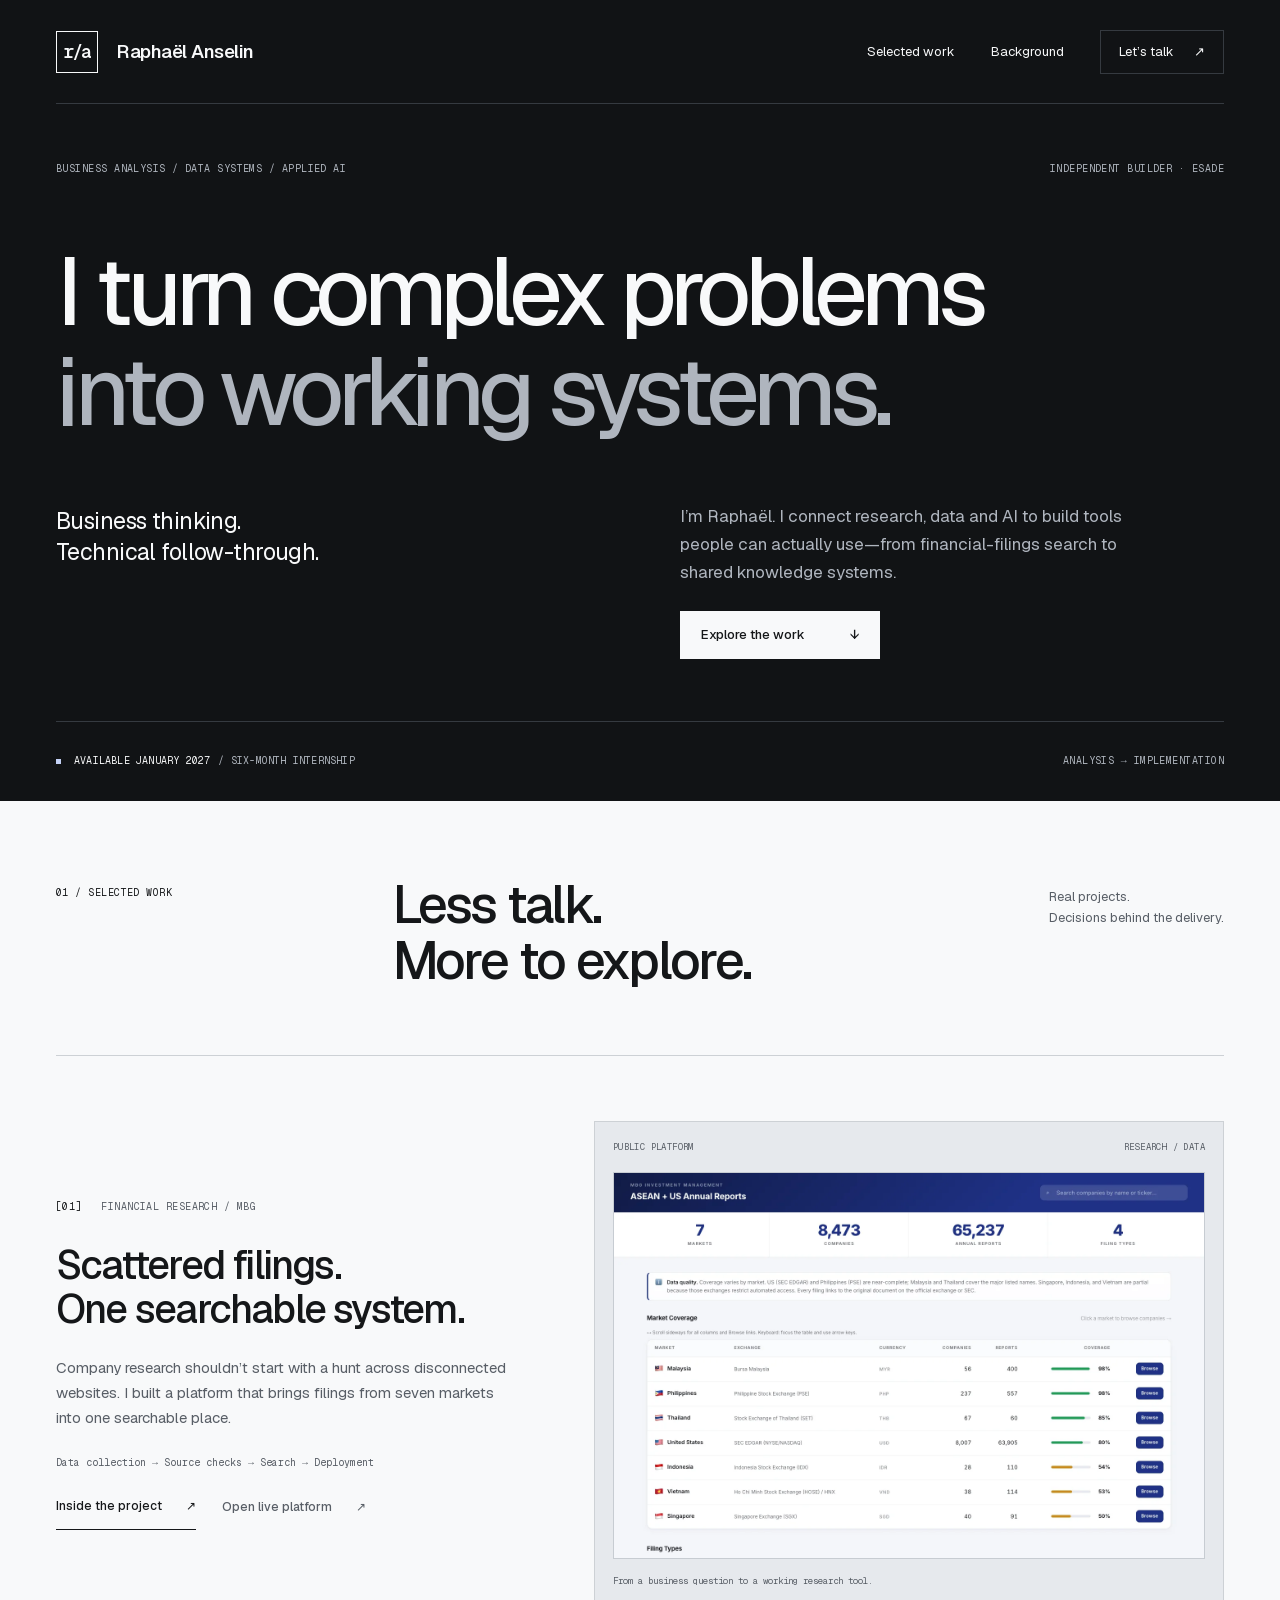
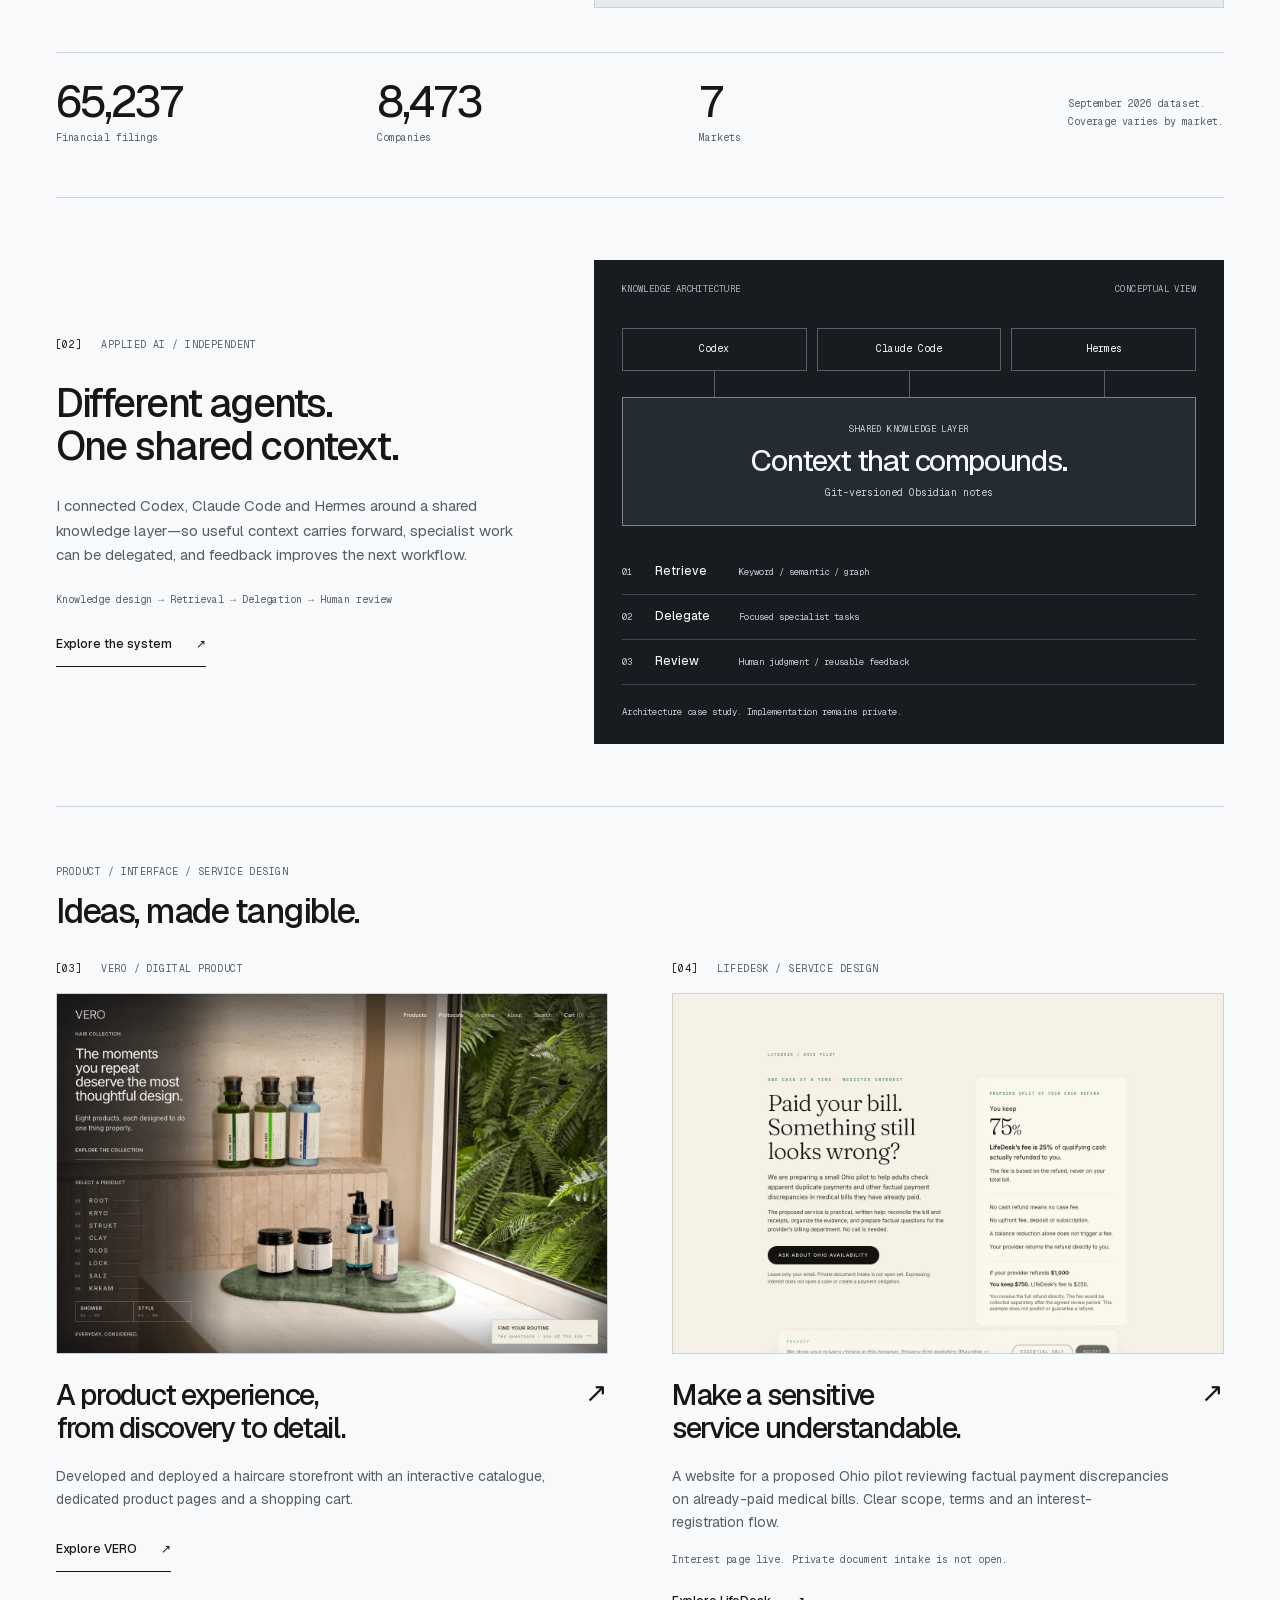
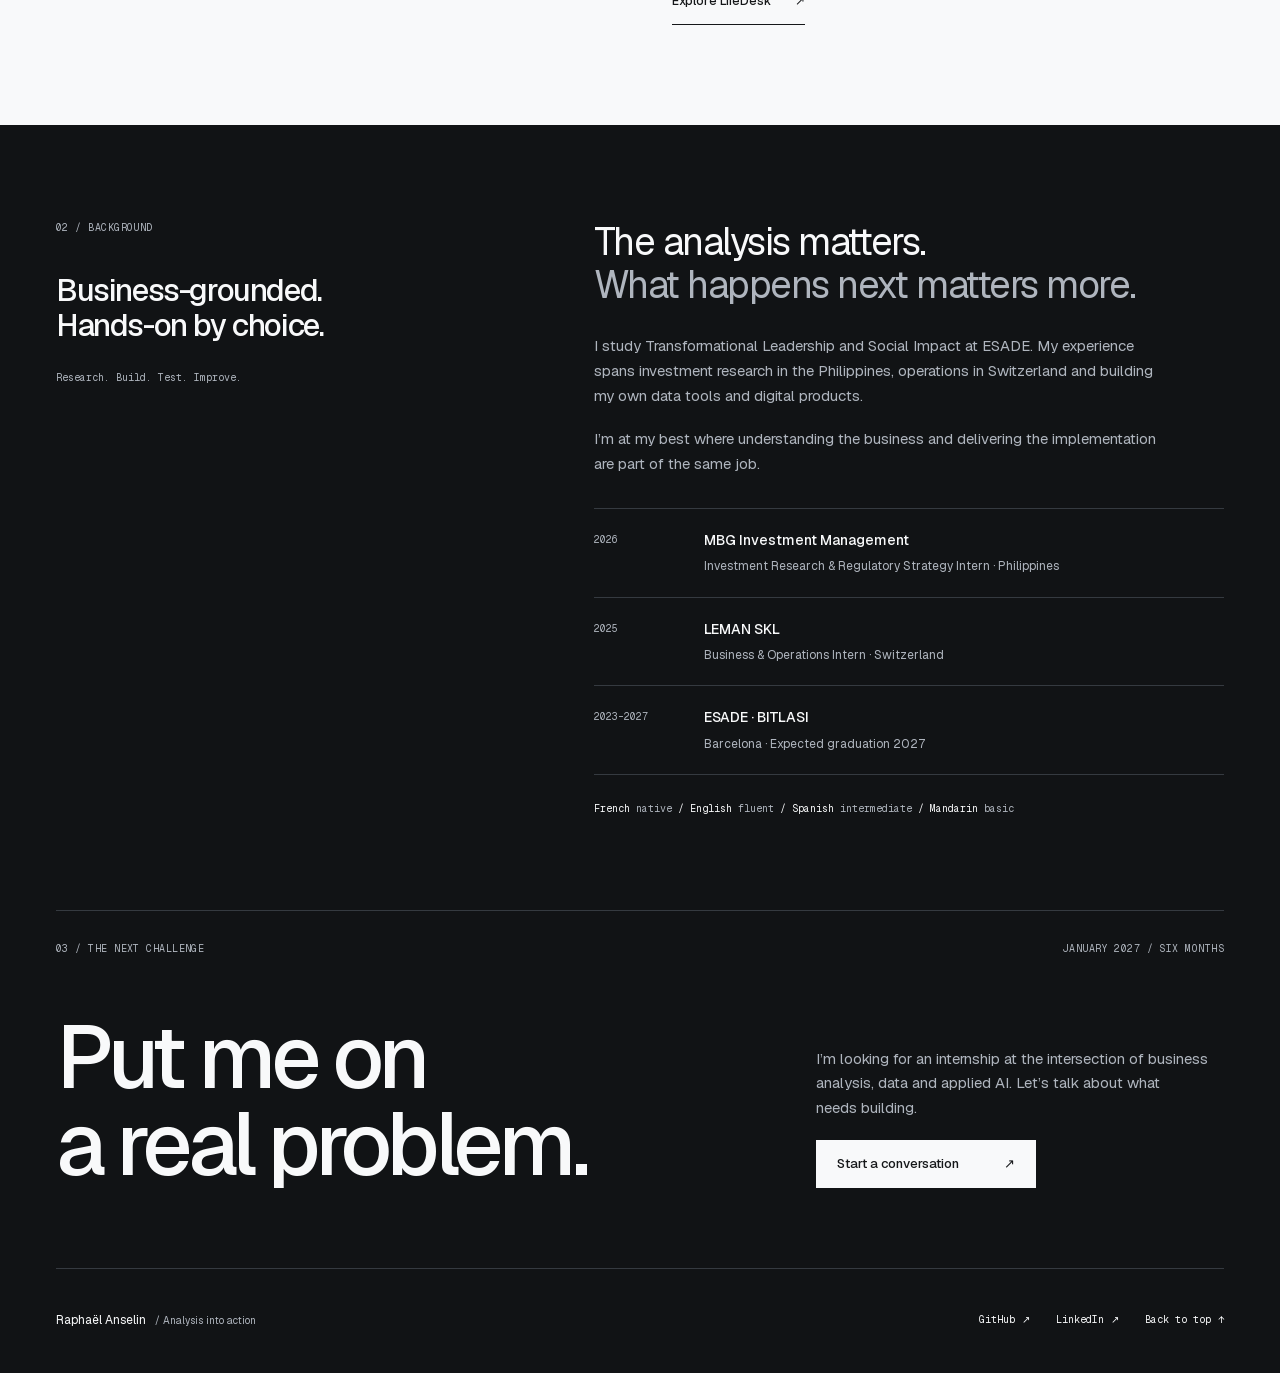
==== index.html @ 10eb6f0c "Launch privacy-safe portfolio: analysis into action" ====
<!doctype html>
<html lang="en">
<head>
  <meta charset="utf-8">
  <meta name="viewport" content="width=device-width, initial-scale=1">
  <meta name="theme-color" content="#111315">
  <title>Raphaël Anselin — Analysis into action</title>
  <meta name="description" content="Business analysis. Data systems. Applied AI. Raphaël Anselin’s selected work, from financial research platforms to multi-agent knowledge systems. ESADE. January 2027.">
  <link rel="canonical" href="https://raphoc-hub.github.io/">
  <meta property="og:type" content="website">
  <meta property="og:title" content="Raphaël Anselin — Analysis into action">
  <meta property="og:description" content="I turn complex problems into working systems. Selected work in financial data, applied AI and digital products.">
  <meta property="og:url" content="https://raphoc-hub.github.io/">
  <meta property="og:image" content="https://raphoc-hub.github.io/assets/og.png">
  <meta property="og:image:width" content="1200"><meta property="og:image:height" content="630">
  <meta property="og:image:alt" content="Raphaël Anselin. Analysis into action. Business, data and applied AI.">
  <meta name="twitter:card" content="summary_large_image">
  <link rel="icon" href="/assets/favicon.svg" type="image/svg+xml">
  <link rel="preload" href="/assets/fonts/geist-latin.woff2" as="font" type="font/woff2" crossorigin>
  <link rel="stylesheet" href="/assets/styles.css">
</head>
<body class="home">
  <a class="skip-link" href="#main">Skip to content</a>
  <header class="site-header page-shell">
    <a class="wordmark" href="/" aria-label="Raphaël Anselin, home"><span class="brand-mark" aria-hidden="true">r/a</span>Raphaël Anselin</a>
    <nav aria-label="Main navigation"><a href="#work">Selected work</a><a href="#about">Background</a><a class="nav-contact" href="#contact">Let’s talk <span aria-hidden="true">↗</span></a></nav>
  </header>
  <main id="main">
    <section class="hero page-shell" aria-labelledby="hero-title">
      <div class="hero-identity"><p class="eyebrow">Business analysis / Data systems / Applied AI</p><p class="eyebrow hero-edition">Independent builder · ESADE</p></div>
      <h1 id="hero-title">I turn complex problems<br><span>into working systems.</span></h1>
      <div class="hero-bottom">
        <p class="hero-statement">Business thinking.<br>Technical follow-through.</p>
        <div class="hero-intro"><p>I’m Raphaël. I connect research, data and AI to build tools people can actually use—from financial-filings search to shared knowledge systems.</p><a class="button-link" href="#work">Explore the work <span aria-hidden="true">↓</span></a></div>
      </div>
      <div class="hero-footer"><p class="availability"><span class="availability-dot" aria-hidden="true"></span>Available January 2027 <span class="availability-date">/ Six-month internship</span></p><span class="eyebrow">Analysis → Implementation</span></div>
    </section>
    <div class="work-surface">
      <section class="work-section page-shell" id="work" aria-labelledby="work-title">
        <div class="section-heading"><p class="eyebrow">01 / Selected work</p><h2 id="work-title">Less talk.<br>More to explore.</h2><p class="section-note">Real projects. <br>Decisions behind the delivery.</p></div>
        <article class="project project-featured" aria-labelledby="filings-title">
          <div class="project-copy">
            <p class="project-meta"><span class="project-number">[01]</span> Financial research / MBG</p>
            <h3 id="filings-title"><a href="/work/financial-filings/">Scattered filings.<br>One searchable system.</a></h3>
            <p>Company research shouldn’t start with a hunt across disconnected websites. I built a platform that brings filings from seven markets into one searchable place.</p>
            <p class="role-line">Data collection → Source checks → Search → Deployment</p>
            <div class="project-links"><a class="text-link" href="/work/financial-filings/">Inside the project <span aria-hidden="true">↗</span></a><a class="quiet-link" href="https://asean-filings.surge.sh">Open live platform <span aria-hidden="true">↗</span></a></div>
          </div>
          <figure class="project-visual">
            <div class="visual-header"><span class="eyebrow">Public platform</span><span class="eyebrow">Research / Data</span></div>
            <a href="https://asean-filings.surge.sh" aria-label="Explore the live financial-filings platform"><img src="/assets/mbg.webp" alt="Actual public financial-filings platform, with company search and market-level coverage." width="1440" height="940" loading="lazy" decoding="async"></a>
            <figcaption>From a business question to a working research tool.</figcaption>
          </figure>
          <div class="delivery-strip" aria-label="Public dataset coverage"><div><strong>65,237</strong><span>Financial filings</span></div><div><strong>8,473</strong><span>Companies</span></div><div><strong>7</strong><span>Markets</span></div><p>September 2026 dataset. <br>Coverage varies by market.</p></div>
        </article>
        <article class="project project-featured project-ai" aria-labelledby="knowledge-title">
          <div class="project-copy"><p class="project-meta"><span class="project-number">[02]</span> Applied AI / Independent</p><h3 id="knowledge-title"><a href="/work/shared-ai-knowledge/">Different agents.<br>One shared context.</a></h3><p>I connected Codex, Claude Code and Hermes around a shared knowledge layer—so useful context carries forward, specialist work can be delegated, and feedback improves the next workflow.</p><p class="role-line">Knowledge design → Retrieval → Delegation → Human review</p><a class="text-link" href="/work/shared-ai-knowledge/">Explore the system <span aria-hidden="true">↗</span></a></div>
          <div class="knowledge-specimen"><div class="visual-header"><span class="eyebrow">Knowledge architecture</span><span class="eyebrow">Conceptual view</span></div><div class="agent-row"><span>Codex</span><span>Claude Code</span><span>Hermes</span></div><div class="system-core"><span class="eyebrow">Shared knowledge layer</span><strong>Context that compounds.</strong><span>Git-versioned Obsidian notes</span></div><ol class="system-steps"><li><span class="step-number">01</span><strong>Retrieve</strong><span>Keyword / semantic / graph</span></li><li><span class="step-number">02</span><strong>Delegate</strong><span>Focused specialist tasks</span></li><li><span class="step-number">03</span><strong>Review</strong><span>Human judgment / reusable feedback</span></li></ol><p class="specimen-note">Architecture case study. Implementation remains private.</p></div>
        </article>
        <div class="section-subheading"><p class="eyebrow">Product / Interface / Service design</p><h3>Ideas, made tangible.</h3></div>
        <div class="secondary-projects">
          <article class="project-small" aria-labelledby="vero-title"><p class="project-meta"><span class="project-number">[03]</span> VERO / Digital product</p><a class="preview-link" href="https://vero-teal.vercel.app" aria-label="Explore VERO’s live storefront"><img src="/assets/vero.webp" alt="VERO’s live haircare storefront with product catalogue, product pages and cart." width="1440" height="940" loading="lazy" decoding="async"></a><div class="project-small-heading"><h3 id="vero-title">A product experience,<br>from discovery to detail.</h3><span aria-hidden="true">↗</span></div><p>Developed and deployed a haircare storefront with an interactive catalogue, dedicated product pages and a shopping cart.</p><a class="text-link" href="https://vero-teal.vercel.app">Explore VERO <span aria-hidden="true">↗</span></a></article>
          <article class="project-small" aria-labelledby="lifedesk-title"><p class="project-meta"><span class="project-number">[04]</span> LifeDesk / Service design</p><a class="preview-link" href="https://getlifedesk.com" aria-label="Visit LifeDesk’s public pilot interest page"><img src="/assets/lifedesk.webp" alt="LifeDesk’s public Ohio pilot interest page, explaining payment-discrepancy reviews and proposed service terms." width="1440" height="940" loading="lazy" decoding="async"></a><div class="project-small-heading"><h3 id="lifedesk-title">Make a sensitive<br>service understandable.</h3><span aria-hidden="true">↗</span></div><p>A website for a proposed Ohio pilot reviewing factual payment discrepancies on already-paid medical bills. Clear scope, terms and an interest-registration flow.</p><p class="project-status">Interest page live. Private document intake is not open.</p><a class="text-link" href="https://getlifedesk.com">Explore LifeDesk <span aria-hidden="true">↗</span></a></article>
        </div>
      </section>
    </div>
    <section class="about-section page-shell" id="about" aria-labelledby="about-title">
      <div class="section-side"><p class="eyebrow">02 / Background</p><h2 id="about-title">Business-grounded.<br>Hands-on by choice.</h2><p class="side-note">Research. Build. Test. Improve.</p></div>
      <div class="about-content"><p class="about-lead">The analysis matters.<br><span>What happens next matters more.</span></p><p>I study Transformational Leadership and Social Impact at ESADE. My experience spans investment research in the Philippines, operations in Switzerland and building my own data tools and digital products.</p><p>I’m at my best where understanding the business and delivering the implementation are part of the same job.</p><dl class="experience-list"><div><dt>2026</dt><dd><strong>MBG Investment Management</strong><span>Investment Research &amp; Regulatory Strategy Intern · Philippines</span></dd></div><div><dt>2025</dt><dd><strong>LEMAN SKL</strong><span>Business &amp; Operations Intern · Switzerland</span></dd></div><div><dt>2023–2027</dt><dd><strong>ESADE · BITLASI</strong><span>Barcelona · Expected graduation 2027</span></dd></div></dl><p class="language-note">French <span>native</span> / English <span>fluent</span> / Spanish <span>intermediate</span> / Mandarin <span>basic</span></p></div>
    </section>
    <section class="contact-section page-shell" id="contact" aria-labelledby="contact-title"><div class="contact-top"><p class="eyebrow">03 / The next challenge</p><p class="eyebrow">January 2027 / Six months</p></div><div class="contact-grid"><h2 id="contact-title">Put me on<br>a real problem.</h2><div><p>I’m looking for an internship at the intersection of business analysis, data and applied AI. Let’s talk about what needs building.</p><a class="button-link" href="https://www.linkedin.com/in/raphaëlanselin">Start a conversation <span aria-hidden="true">↗</span></a></div></div></section>
  </main>
  <footer class="site-footer page-shell"><p>Raphaël Anselin <span>/ Analysis into action</span></p><div><a href="https://github.com/raphoc-hub">GitHub <span aria-hidden="true">↗</span></a><a href="https://www.linkedin.com/in/raphaëlanselin">LinkedIn <span aria-hidden="true">↗</span></a><a href="#main">Back to top <span aria-hidden="true">↑</span></a></div></footer>
</body>
</html>
---- assets/styles.css ----
@font-face{font-family:Geist;src:url('fonts/geist-latin.woff2') format('woff2');font-weight:100 900;font-style:normal;font-display:swap}
@font-face{font-family:'Geist Mono';src:url('fonts/geist-mono-latin.woff2') format('woff2');font-weight:100 900;font-style:normal;font-display:swap}
:root{color-scheme:light;--paper:#f8f9fa;--ink:#151719;--muted:#585e66;--line:#cdd1d5;--surface:#eef0f2;--dark:#111315;--dark-muted:#afb5be;--dark-line:#353a40;--accent:#c4d1f5;--sans:Geist,Arial,sans-serif;--mono:'Geist Mono',ui-monospace,monospace}
*,*::before,*::after{box-sizing:border-box}
html{scroll-behavior:smooth;scroll-padding-top:28px}
body{margin:0;background:var(--paper);color:var(--ink);font-family:var(--sans);font-size:16px;line-height:1.65;-webkit-font-smoothing:antialiased}
::selection{background:#c4d1f5;color:#111315}
a{color:inherit;text-underline-offset:5px;text-decoration-thickness:1px}
a:hover{text-decoration-color:currentColor}
a:focus-visible{outline:2px solid currentColor;outline-offset:5px}
button,input,select,textarea{font:inherit}
h1,h2,h3,p{margin-top:0}
h1,h2,h3{font-weight:500;letter-spacing:-.045em;line-height:1.08}
h1,h2,h3,p{overflow-wrap:break-word}
p{margin-bottom:1.25em;text-wrap:pretty}
em{font-style:normal;font-weight:inherit;color:var(--muted)}
img,svg{max-width:100%;height:auto}
img{display:block}
.page-shell{width:min(1312px,calc(100% - 112px));margin-inline:auto}
.skip-link{position:absolute;top:12px;left:20px;z-index:10;padding:12px 20px;background:#fff;color:#111315;transform:translateY(-180%)}
.skip-link:focus{transform:translateY(0)}
.site-header{min-height:104px;display:flex;align-items:center;justify-content:space-between;gap:24px;border-bottom:1px solid var(--line)}
.wordmark{display:inline-flex;align-items:center;gap:18px;font-weight:550;font-size:19px;letter-spacing:-.5px;text-decoration:none;min-height:44px}
.brand-mark{display:inline-flex;align-items:center;justify-content:center;border:1px solid currentColor;width:42px;height:42px;font-family:var(--mono);font-size:19px;letter-spacing:-2px;padding-right:2px}
.site-header nav{display:flex;align-items:center;gap:36px}
.site-header nav a{display:inline-flex;align-items:center;gap:20px;min-height:44px;text-decoration:none;font-size:13px}
.site-header nav a:hover{text-decoration:underline}
.nav-contact{border:1px solid var(--dark-line);padding-inline:18px}
.eyebrow,.project-meta{font-family:var(--mono);font-size:10px;font-weight:400;letter-spacing:.045em;text-transform:uppercase;line-height:1.6}
.home{background:var(--dark);color:var(--paper)}
.home>.site-header{border-color:var(--dark-line)}
.home .hero{padding-top:57px}
.hero-identity{display:flex;justify-content:space-between;gap:24px;color:var(--dark-muted)}
.hero-identity p{margin-bottom:0}
.hero h1{font-size:clamp(64px,7.5vw,112px);font-weight:450;letter-spacing:-.066em;line-height:1.04;margin:65px 0 60px;max-width:1240px}
.hero h1 span{color:var(--dark-muted)}
.hero-bottom{display:grid;grid-template-columns:1fr 1fr;gap:80px;align-items:start;padding-bottom:62px}
.hero-statement{font-size:23px;letter-spacing:-.025em;line-height:1.35;padding-top:4px}
.hero-intro{max-width:474px}
.hero-intro>p{font-size:17px;color:var(--dark-muted);line-height:1.65;margin-bottom:25px}
.button-link{display:inline-flex;align-items:center;justify-content:space-between;gap:45px;min-height:48px;padding:11px 20px;border:1px solid currentColor;background:var(--ink);color:var(--paper);font-size:13px;font-weight:500;text-decoration:none;transition:background 180ms,color 180ms}
.button-link:hover{background:transparent;color:var(--ink)}
.home .button-link{background:var(--paper);color:var(--ink);border-color:var(--paper)}
.home .button-link:hover{background:transparent;color:var(--paper)}
.hero-footer{display:flex;justify-content:space-between;gap:20px;align-items:center;min-height:80px;border-top:1px solid var(--dark-line)}
.availability{font-family:var(--mono);font-size:10px;display:flex;align-items:center;flex-wrap:wrap;gap:8px;margin:0;text-transform:uppercase;letter-spacing:.02em}
.availability-dot{width:5px;height:5px;background:var(--accent);display:inline-block;margin-right:5px}
.availability-date,.hero-footer>.eyebrow{color:var(--dark-muted)}
.hero-footer>.eyebrow{margin:0}
.work-surface{background:var(--paper);color:var(--ink)}
.work-section{padding-top:75px;padding-bottom:100px}
.section-heading{display:grid;grid-template-columns:.55fr 1fr .5fr;gap:48px;align-items:start;padding-bottom:66px;border-bottom:1px solid var(--line)}
.section-heading>.eyebrow{padding-top:9px}
.section-heading h2{font-size:clamp(40px,4.1vw,60px);margin:0}
.section-note{font-size:13px;color:var(--muted);justify-self:end;padding-top:10px}
.project-featured{display:grid;grid-template-columns:.85fr 1.15fr;gap:32px 72px;padding:65px 0 50px;border-bottom:1px solid var(--line);align-items:center}
.project-copy{min-width:0}
.project-meta{color:var(--muted);margin-bottom:29px}
.project-number{margin-right:13px;color:var(--ink)}
.project h3{font-size:clamp(33px,3.1vw,46px);line-height:1.1;margin-bottom:25px}
.project h3 a{text-decoration:none}
.project h3 a:hover{text-decoration:underline;text-decoration-thickness:1px}
.project-copy>p:not(.project-meta){max-width:490px;font-size:15px;color:var(--muted)}
.project-copy>.role-line{font-family:var(--mono);font-size:10px!important;line-height:1.9;margin:22px 0 14px}
.project-links{display:flex;align-items:center;flex-wrap:wrap;gap:12px 26px}
.text-link,.quiet-link{display:inline-flex;justify-content:space-between;align-items:center;gap:24px;min-height:44px;font-size:12px;text-decoration:none;font-weight:500}
.text-link{border-bottom:1px solid var(--ink)}
.text-link:hover{border-bottom-color:transparent}
.quiet-link{color:var(--muted)}
.quiet-link:hover{text-decoration:underline}
.text-link>span,.button-link>span{transition:transform 160ms}
.text-link:hover>span,.button-link:hover>span{transform:translate(2px,-2px)}
.project-visual{margin:0;background:#e6e9ed;border:1px solid var(--line);padding:18px}
.visual-header{display:flex;justify-content:space-between;gap:20px;margin-bottom:17px;color:var(--muted)}
.visual-header .eyebrow{font-size:9px;margin:0}
.project-visual>a{display:block;border:1px solid #c7ccd2;background:#fff}
.project-visual img{width:100%}
.project-visual figcaption{font-family:var(--mono);font-size:9px;color:var(--muted);margin-top:15px}
.delivery-strip{grid-column:1/-1;display:grid;grid-template-columns:1fr 1fr .7fr 1fr;border-top:1px solid var(--line);margin-top:12px;padding-top:27px;gap:30px;align-items:center}
.delivery-strip>div{display:flex;flex-direction:column;gap:5px}
.delivery-strip strong{font-size:44px;line-height:1;letter-spacing:-.045em;font-weight:450;font-variant-numeric:tabular-nums}
.delivery-strip span,.delivery-strip p{font-family:var(--mono);font-size:10px;color:var(--muted);line-height:1.8}
.delivery-strip p{justify-self:end;margin:0}
.project-ai{padding-block:62px}
.knowledge-specimen{background:#181c20;color:var(--paper);padding:22px 28px 24px;min-width:0}
.knowledge-specimen .visual-header{color:var(--dark-muted);margin-bottom:32px}
.agent-row{display:grid;grid-template-columns:repeat(3,1fr);gap:10px;padding-bottom:26px;position:relative}
.agent-row span{font-family:var(--mono);font-size:10px;text-align:center;border:1px solid #565e68;padding:12px 4px;position:relative}
.agent-row span::after{content:'';width:1px;height:27px;background:#565e68;position:absolute;left:50%;top:100%}
.system-core{display:flex;flex-direction:column;border:1px solid #7a8491;padding:24px 16px;text-align:center;gap:8px;background:#252b32}
.system-core .eyebrow{font-size:9px;color:#c9ced7}
.system-core strong{font-weight:450;letter-spacing:-.04em;font-size:30px;line-height:1.1}
.system-core>span:last-child{font-family:var(--mono);font-size:10px;color:#c9ced7}
.system-steps{list-style:none;padding:0;margin:24px 0 0}
.system-steps li{display:grid;grid-template-columns:25px 76px 1fr;align-items:baseline;gap:8px;padding:12px 0;border-bottom:1px solid #414851}
.step-number{font-family:var(--mono);font-size:9px;color:#c9ced7}
.system-steps strong{font-size:12px;font-weight:450}
.system-steps li>span:last-child{font-family:var(--mono);font-size:9px;color:#c9ced7}
.specimen-note{font-family:var(--mono);font-size:9px;color:#c9ced7;line-height:1.8;margin:19px 0 0}
.section-subheading{padding-top:57px;padding-bottom:32px}
.section-subheading .eyebrow{color:var(--muted)}
.section-subheading h3{font-size:34px;margin:0}
.secondary-projects{display:grid;grid-template-columns:1fr 1fr;gap:64px}
.project-small .project-meta{margin-bottom:16px}
.preview-link{display:block;border:1px solid var(--line);background:var(--surface);margin-bottom:25px;overflow:hidden}
.preview-link img{width:100%;transition:transform 220ms}
.preview-link:hover img{transform:scale(1.025)}
.project-small-heading{display:flex;justify-content:space-between;gap:20px;align-items:start}
.project-small-heading h3{font-size:29px;line-height:1.13;margin-bottom:20px}
.project-small-heading>span{font-size:27px;line-height:1}
.project-small>p:not(.project-meta){font-size:14px;color:var(--muted);max-width:500px}
.project-small .project-status{font-family:var(--mono);font-size:10px!important}
.about-section{padding-top:95px;padding-bottom:78px;display:grid;grid-template-columns:.85fr 1.15fr;gap:72px;color:var(--paper)}
.section-side>.eyebrow{color:var(--dark-muted);margin-bottom:37px}
.section-side h2{font-size:31px;line-height:1.15}
.side-note{font-family:var(--mono);font-size:10px;color:var(--dark-muted);margin-top:25px}
.about-lead{font-size:38px;line-height:1.14;letter-spacing:-.04em;margin-bottom:28px}
.about-lead span{color:var(--dark-muted)}
.about-content>p:not(.about-lead){font-size:15px;max-width:570px;color:var(--dark-muted)}
.experience-list{margin:31px 0 24px;border-top:1px solid var(--dark-line)}
.experience-list>div{display:grid;grid-template-columns:90px 1fr;gap:20px;padding:20px 0;border-bottom:1px solid var(--dark-line)}
.experience-list dt{font-family:var(--mono);font-size:10px;color:var(--dark-muted);padding-top:3px}
.experience-list dd{margin:0}
.experience-list strong{font-size:14px;font-weight:500;display:block}
.experience-list dd>span{display:block;font-size:12px;color:var(--dark-muted);margin-top:5px}
.about-content>.language-note{font-size:10px!important;font-family:var(--mono);line-height:2;color:var(--paper)!important}
.language-note span{color:var(--dark-muted)}
.contact-section{border-top:1px solid var(--dark-line);padding:30px 0 80px;color:var(--paper)}
.contact-top{display:flex;justify-content:space-between;gap:24px;color:var(--dark-muted);margin-bottom:56px}
.contact-top p{margin:0}
.contact-grid{display:grid;grid-template-columns:1.25fr .75fr;gap:80px;align-items:end}
.contact-grid h2{font-size:clamp(60px,6.9vw,104px);letter-spacing:-.06em;line-height:.99;margin:0}
.contact-grid p{font-size:15px;color:var(--dark-muted);max-width:400px}
.site-footer{border-top:1px solid var(--line);min-height:105px;display:flex;justify-content:space-between;align-items:center;gap:28px}
.home>.site-footer{border-color:var(--dark-line)}
.site-footer>p{font-size:12px;margin:0}
.site-footer>p>span{color:var(--muted);font-size:10px;padding-left:6px}
.home>.site-footer>p>span{color:var(--dark-muted)}
.site-footer>div{display:flex;align-items:center;flex-wrap:wrap;gap:26px}
.site-footer a{font-family:var(--mono);font-size:10px;text-decoration:none;min-height:44px;display:inline-flex;align-items:center;gap:7px}
.site-footer a:hover{text-decoration:underline}
/* Case studies: the same identity, with a quiet reading surface. */
.case-header{padding:38px 0 50px}
.breadcrumb{display:inline-flex;align-items:center;gap:15px;min-height:44px;font-family:var(--mono);font-size:10px;color:var(--muted);text-decoration:none;margin-bottom:45px}
.breadcrumb:hover{text-decoration:underline}
.case-header>.eyebrow{color:var(--muted);margin-bottom:24px}
.case-header h1{font-size:clamp(52px,6.6vw,96px);line-height:1.04;letter-spacing:-.06em;margin-bottom:29px;max-width:1050px}
.case-deck{font-size:19px;line-height:1.6;color:var(--muted);max-width:660px;margin-bottom:22px}
.case-facts{display:grid;grid-template-columns:1fr 1fr 1fr;gap:32px;border-block:1px solid var(--line);padding:24px 0;margin:0}
.case-facts dt{font-family:var(--mono);font-size:10px;text-transform:uppercase;color:var(--muted);margin-bottom:7px}
.case-facts dd{font-size:13px;margin:0}
.product-figure{margin:40px 0 0;background:var(--surface);padding:20px;border:1px solid var(--line)}
.product-figure>a{display:block;border:1px solid var(--line)}
.product-figure img{width:100%}
.product-figure figcaption{font-family:var(--mono);font-size:10px;color:var(--muted);margin-top:15px;max-width:890px}
.case-section{display:grid;grid-template-columns:.65fr 1.35fr;gap:80px;padding-top:65px}
.case-section>h2{font-family:var(--mono);font-size:10px;text-transform:uppercase;letter-spacing:.045em;line-height:1.7;color:var(--muted);margin-top:6px}
.case-content h3{font-size:33px;line-height:1.17;margin-bottom:24px}
.case-content p{font-size:16px;color:var(--muted);max-width:750px}
.case-content>p:last-child{margin-bottom:0}
.case-content strong{font-weight:550;color:var(--ink)}
.case-content a{color:var(--ink)}
.case-measures{margin:48px 0 0;background:var(--dark);color:var(--paper);padding:34px 38px}
.case-measures>.eyebrow{color:var(--dark-muted);margin-bottom:24px}
.measure-grid{display:grid;grid-template-columns:repeat(3,1fr);gap:30px;margin:0}
.measure-grid>div{display:flex;flex-direction:column-reverse}
.measure-grid dd{font-size:62px;line-height:1;letter-spacing:-.05em;margin:0}
.measure-grid dt{font-family:var(--mono);font-size:11px;color:var(--dark-muted);margin-top:9px}
.case-measures>p:last-child{font-family:var(--mono);font-size:10px;color:var(--dark-muted);margin:27px 0 0}
.decision-list{list-style:none;margin:0;padding:0;counter-reset:decision}
.decision-list li{position:relative;counter-increment:decision;padding:25px 0 25px 45px;border-top:1px solid var(--line)}
.decision-list li::before{content:'0' counter(decision);position:absolute;top:29px;left:0;font-family:var(--mono);font-size:10px;color:var(--muted)}
.decision-list h3{font-size:19px;font-weight:500;letter-spacing:-.02em;line-height:1.35;margin-bottom:12px}
.decision-list p{margin:0;font-size:15px}
.architecture{margin:45px 0 0;background:var(--dark);color:var(--paper);padding:34px 38px}
.architecture>figcaption{color:var(--dark-muted);margin-bottom:28px}
.architecture-flow{list-style:none;padding:0;margin:0;display:grid;grid-template-columns:repeat(3,1fr);gap:35px}
.architecture-flow li{border-top:1px solid #59626d;padding-top:16px}
.architecture-flow span{font-family:var(--mono);font-size:10px;color:var(--dark-muted)}
.architecture-flow h3{font-size:28px;margin:18px 0}
.architecture-flow p{font-size:13px;color:var(--dark-muted);margin:0}
.architecture-note{font-family:var(--mono);font-size:10px;color:var(--dark-muted);margin:26px 0 0;padding-top:20px;border-top:1px solid var(--dark-line)}
.case-ending{margin-top:75px;padding:34px 0 50px;display:flex;justify-content:space-between;align-items:start;gap:30px;border-top:1px solid var(--line)}
.case-ending h2{font-size:33px;margin-bottom:12px}
.case-ending p{font-size:13px;color:var(--muted);margin:0}
.case-ending .eyebrow{font-size:10px;margin-bottom:12px}
.error-main{padding:110px 0;min-height:calc(100svh - 209px);max-width:850px}
.error-main h1{font-size:clamp(54px,7vw,96px);letter-spacing:-.055em}
.error-main>p:not(.eyebrow){max-width:460px;color:var(--muted)}
@media(min-width:1700px){.hero h1{margin-top:85px;margin-bottom:75px}.hero-bottom{padding-bottom:85px}}
@media(max-width:1150px){.page-shell{width:calc(100% - 72px)}.hero h1{font-size:7.45vw}.hero-bottom{gap:50px}.project-featured,.about-section{gap:32px 44px}.project h3{font-size:34px}.section-heading{gap:30px}.section-heading h2{font-size:45px}.secondary-projects{gap:44px}.knowledge-specimen{padding:22px}.system-core strong{font-size:27px}.system-steps li{grid-template-columns:18px 63px 1fr;gap:6px}.system-steps li>span:last-child{font-size:8px}.contact-grid{gap:45px}.case-section{gap:50px}}
@media(max-width:760px){
.page-shell{width:calc(100% - 44px)}.site-header{min-height:86px;gap:16px;flex-wrap:wrap;padding-block:14px}.wordmark{font-size:18px;gap:12px}.brand-mark{width:34px;height:34px;font-size:16px}.site-header nav{gap:18px}.site-header nav a{font-size:11px;gap:10px}.nav-contact{padding-inline:12px}.home .hero{padding-top:37px}.hero-identity{display:block}.hero-edition{display:none}.hero-identity .eyebrow{font-size:10px;letter-spacing:0}.hero h1{font-size:clamp(45px,8.6vw,65px);line-height:1.05;letter-spacing:-.06em;margin:42px 0 36px}.hero h1 br{display:none}.hero h1 span{display:block}.hero-bottom{grid-template-columns:1fr;gap:22px;padding-bottom:37px}.hero-statement{font-size:19px;margin:0}.hero-intro{max-width:500px}.hero-intro>p{font-size:15px;margin-bottom:23px}.hero-footer{padding-block:19px;min-height:77px}.availability{font-size:9px;gap:7px}.availability-date{display:block}.hero-footer>.eyebrow{display:none}.work-section{padding-top:42px;padding-bottom:54px}.section-heading{display:block;padding-bottom:35px}.section-heading>.eyebrow{padding:0;margin-bottom:21px}.section-heading h2{font-size:43px}.section-note{font-size:12px;margin:20px 0 0}.section-note br{display:none}.project-featured{grid-template-columns:1fr;padding:39px 0;gap:29px}.project h3{font-size:37px}.project-meta{font-size:9px;margin-bottom:23px}.project-copy>p:not(.project-meta){font-size:15px}.project-copy>.role-line{font-size:9px!important}.project-visual{padding:13px}.visual-header .eyebrow{font-size:8px}.delivery-strip{grid-template-columns:1.2fr 1fr .65fr;gap:15px;padding-top:22px;margin-top:0}.delivery-strip strong{font-size:35px}.delivery-strip span{font-size:9px}.delivery-strip p{grid-column:1/-1;justify-self:start;font-size:9px;line-height:1.7}.delivery-strip p br{display:none}.project-ai{padding-block:39px}.knowledge-specimen{padding:20px}.system-core strong{font-size:27px}.system-steps li{grid-template-columns:20px 72px 1fr;gap:8px}.system-steps li>span:last-child{font-size:9px}.section-subheading{padding-top:39px;padding-bottom:28px}.section-subheading h3{font-size:31px}.section-subheading .eyebrow{font-size:9px}.secondary-projects{grid-template-columns:1fr;gap:38px}.project-small+.project-small{padding-top:31px;border-top:1px solid var(--line)}.project-small-heading h3{font-size:29px}.preview-link{margin-bottom:22px}.about-section{grid-template-columns:1fr;gap:29px;padding-top:49px;padding-bottom:44px}.section-side>.eyebrow{margin-bottom:24px}.section-side h2{font-size:30px}.side-note{display:none}.about-lead{font-size:33px}.about-content>p:not(.about-lead){font-size:15px}.experience-list>div{grid-template-columns:74px 1fr;gap:15px}.experience-list strong{font-size:13px}.experience-list dd>span{font-size:11px}.about-content>.language-note{font-size:9px!important}.contact-section{padding-top:25px;padding-bottom:47px}.contact-top{display:block;margin-bottom:36px}.contact-top p{font-size:9px}.contact-top p+p{margin-top:10px}.contact-grid{grid-template-columns:1fr;gap:28px}.contact-grid h2{font-size:64px}.contact-grid p{font-size:15px}.site-footer{flex-direction:column;align-items:start;justify-content:center;gap:13px;padding-block:24px;min-height:120px}.site-footer>p{font-size:11px}.site-footer>p>span{font-size:9px}.site-footer>div{gap:28px}.case-header{padding:27px 0 35px}.breadcrumb{margin-bottom:32px}.case-header h1{font-size:54px}.case-deck{font-size:17px}.case-facts{grid-template-columns:1fr;gap:19px}.case-facts>div{display:grid;grid-template-columns:85px 1fr;gap:20px}.case-facts dt{margin:2px 0 0}.product-figure{margin-top:30px;padding:12px}.product-figure figcaption{font-size:9px}.case-section{grid-template-columns:1fr;gap:16px;padding-top:43px}.case-section>h2{margin:0}.case-content h3{font-size:30px}.case-content p{font-size:15px}.case-measures{margin-top:33px;padding:26px 22px}.measure-grid{gap:16px}.measure-grid dd{font-size:clamp(32px,8vw,48px)}.measure-grid dt{font-size:9px}.case-measures>p:last-child{font-size:9px}.architecture{margin-top:32px;padding:27px 24px}.architecture-flow{grid-template-columns:1fr;gap:27px}.architecture-flow h3{font-size:27px;margin:13px 0}.case-ending{flex-direction:column;gap:22px;margin-top:47px;padding-bottom:35px}.case-ending h2{font-size:29px}.decision-list h3{font-size:18px}.error-main{padding-block:70px}
}
@media(max-width:420px){.site-header{gap:6px}.site-header nav{width:100%;justify-content:space-between;gap:12px}.site-header nav a{font-size:11px}.nav-contact{border:0;padding:0}.hero h1{font-size:48px}.hero h1 span{margin-top:3px}.hero-identity .eyebrow{font-size:10px}.hero h1{margin-top:35px}.system-steps li{grid-template-columns:18px 65px 1fr;gap:6px}.system-steps li>span:last-child{font-size:8px}.case-header h1{font-size:46px}.project h3{font-size:34px}.section-heading h2{font-size:40px}}
@media(max-width:350px){.page-shell{width:calc(100% - 36px)}.hero h1{font-size:42px}.hero-identity .eyebrow{font-size:9px}.agent-row span{font-size:9px}.system-core strong{font-size:23px}.system-steps li{grid-template-columns:16px 57px 1fr;gap:5px}.system-steps strong{font-size:11px}.delivery-strip strong{font-size:29px}.delivery-strip span{font-size:8px}.contact-grid h2{font-size:55px}.project h3{font-size:31px}.case-header h1{font-size:41px}}
@media(prefers-reduced-motion:reduce){html{scroll-behavior:auto}*,*::before,*::after{transition:none!important;animation:none!important}}
@media print{body,.home,.work-surface{background:#fff;color:#111}.page-shell{width:100%}.site-header nav,.skip-link,.site-footer,.breadcrumb,.button-link{display:none}.hero h1,.contact-grid h2{font-size:44pt}.hero h1 span,.home p,.home span,.about-section,.contact-section{color:#333}.home .hero,.work-section,.about-section,.case-header{padding-block:25px}.project-featured{break-inside:avoid}.case-section{padding-top:30px}.knowledge-specimen,.architecture,.case-measures{print-color-adjust:exact;-webkit-print-color-adjust:exact}}
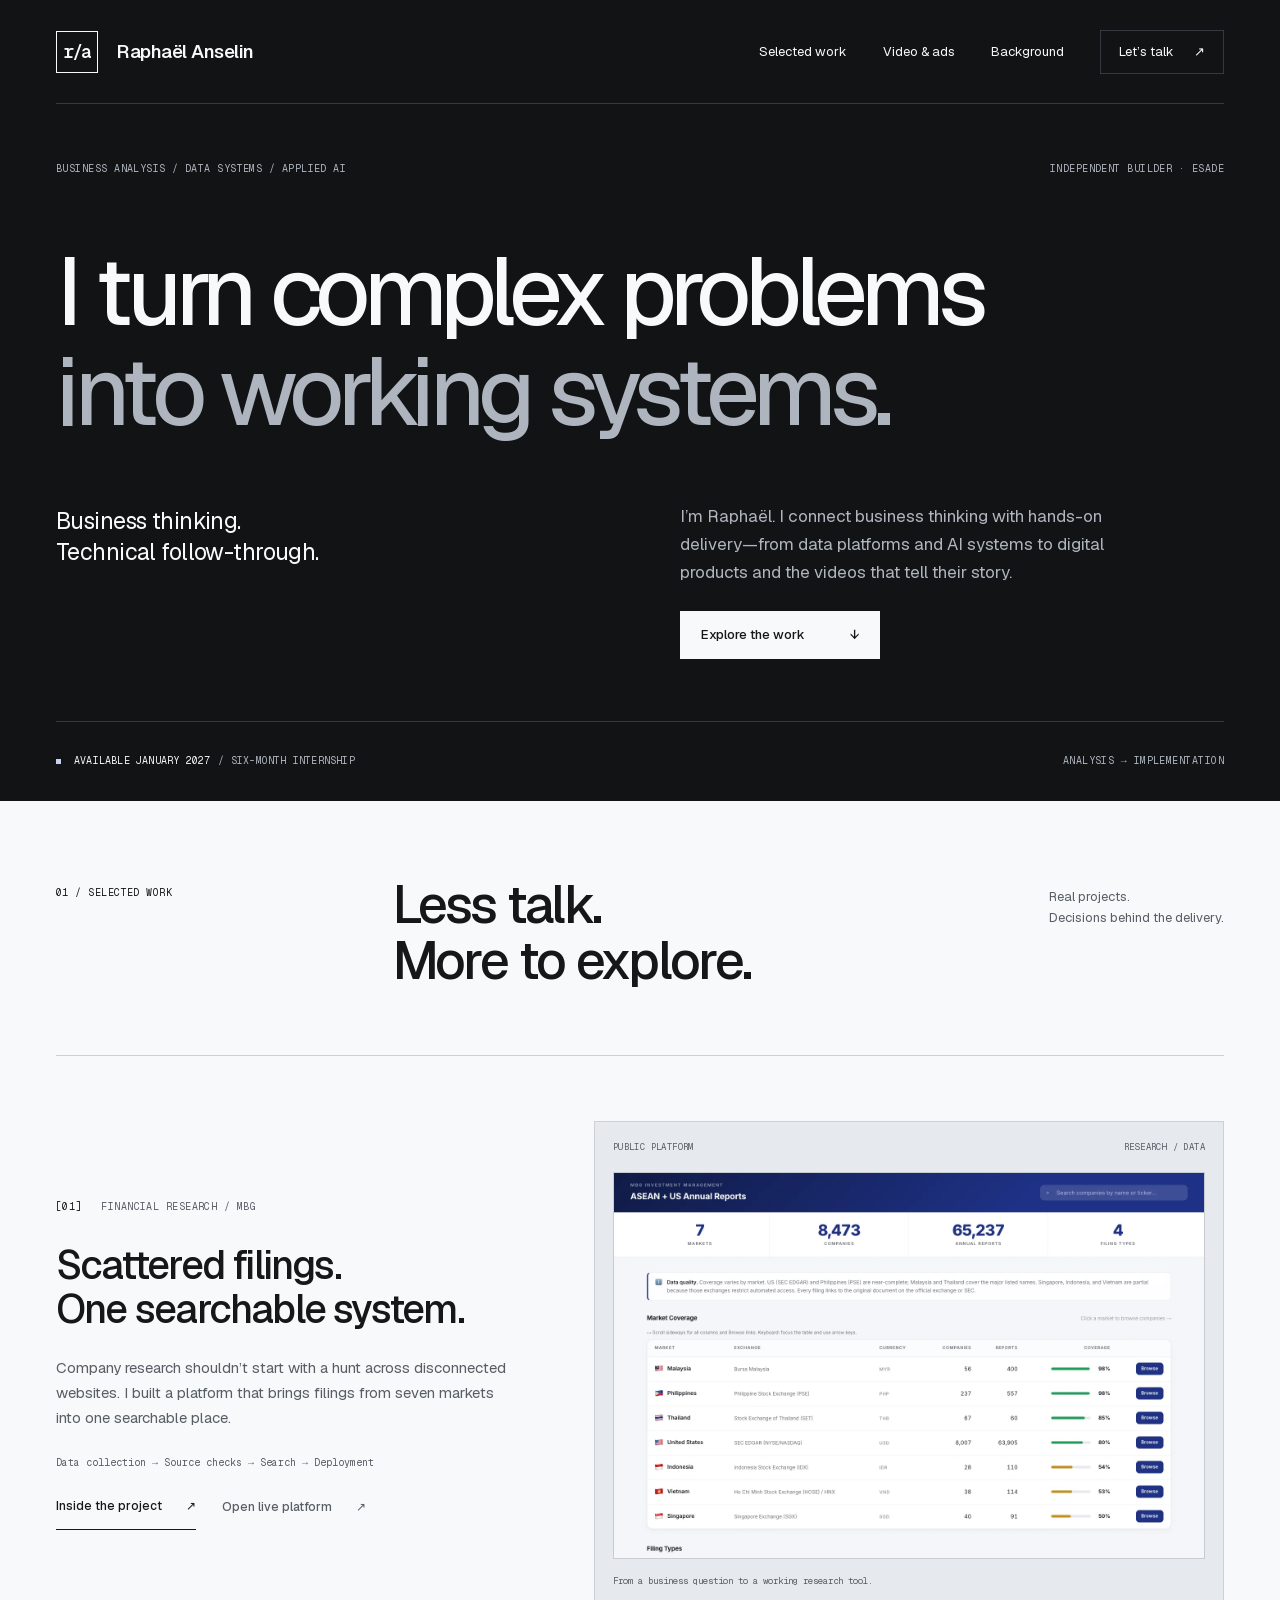
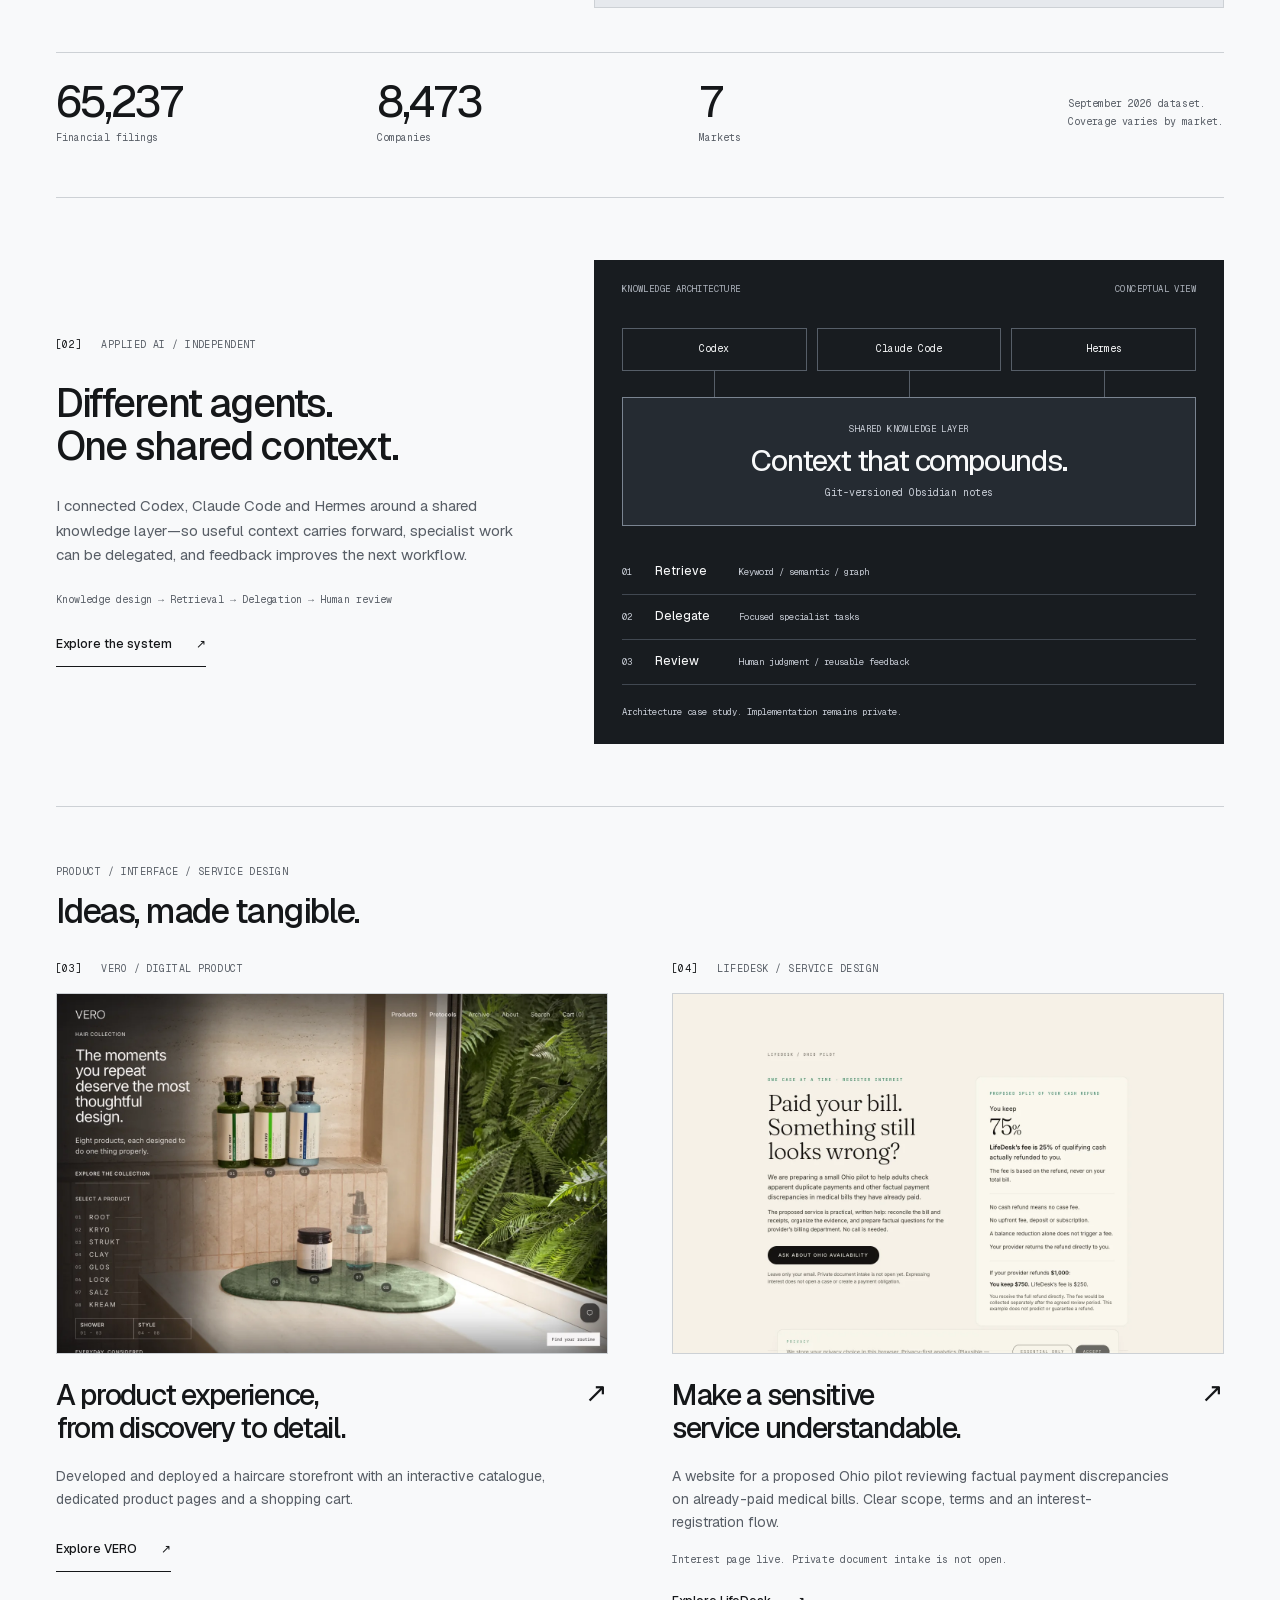
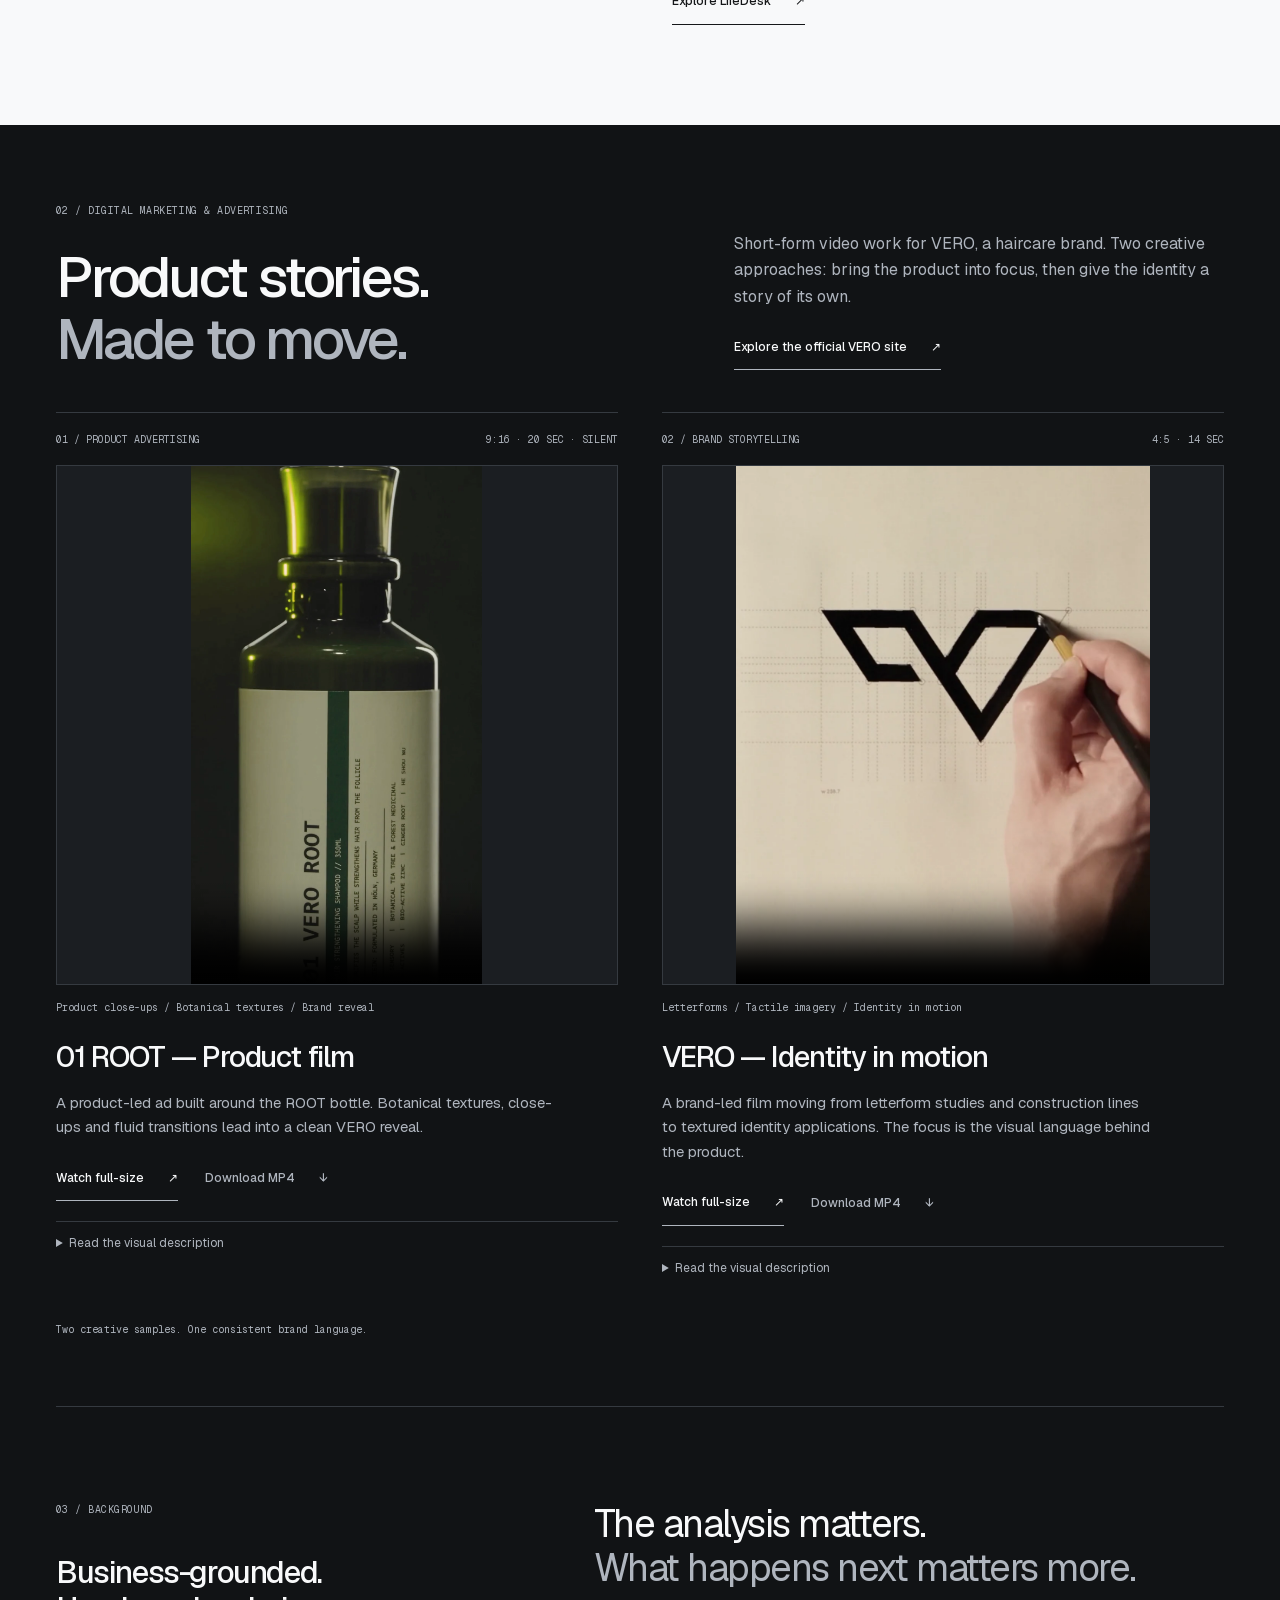
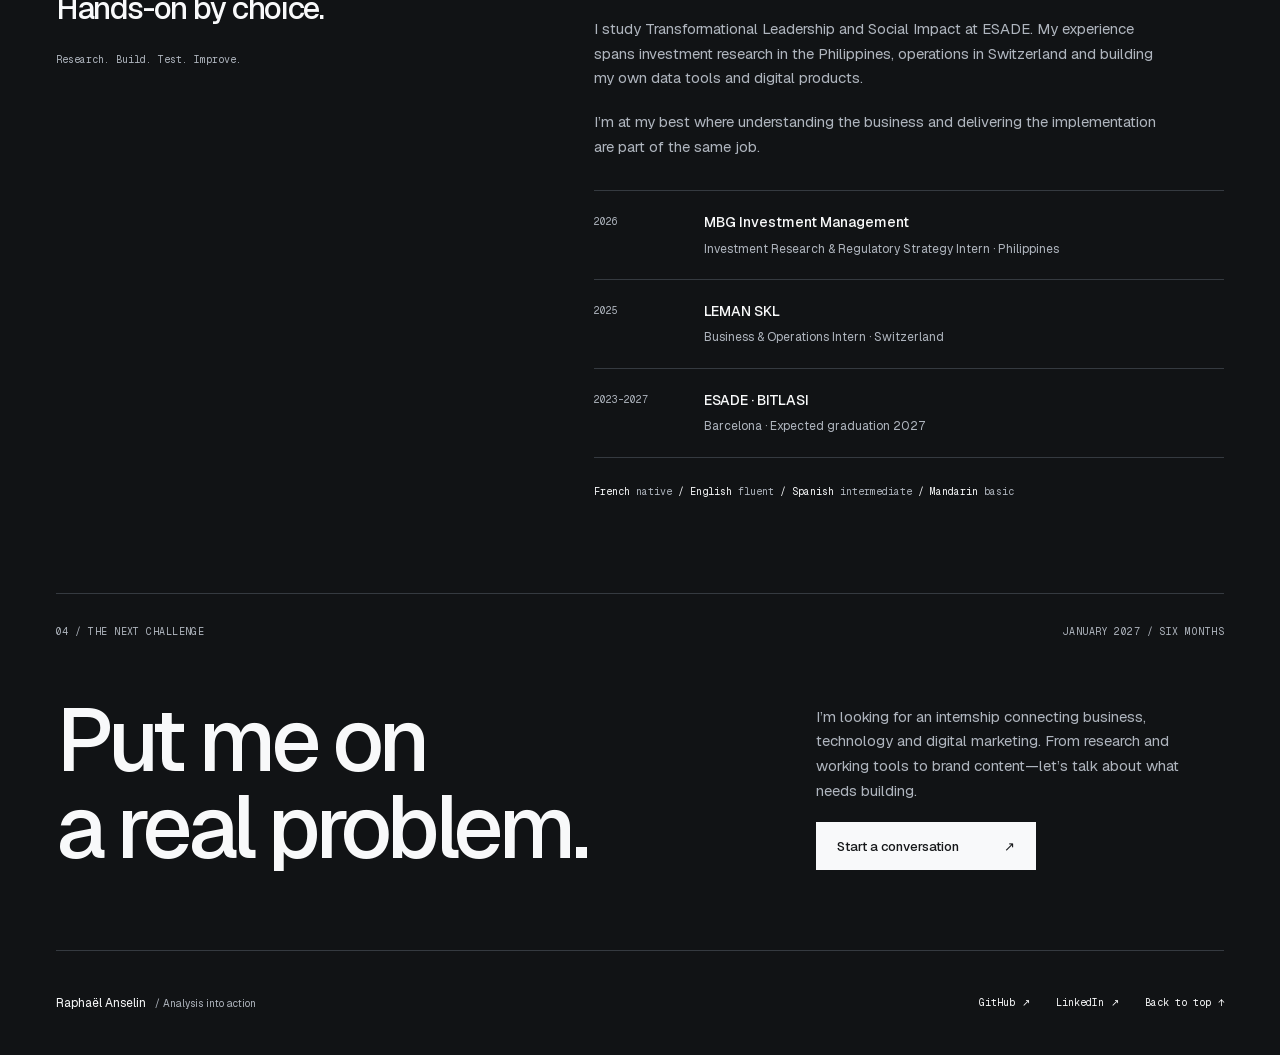
==== commit a7601a4d: "feat(portfolio): showcase VERO advertising films and official site" ====
--- a/index.html
+++ b/index.html
@@ -5,11 +5,11 @@
   <meta name="viewport" content="width=device-width, initial-scale=1">
   <meta name="theme-color" content="#111315">
   <title>Raphaël Anselin — Analysis into action</title>
-  <meta name="description" content="Business analysis. Data systems. Applied AI. Raphaël Anselin’s selected work, from financial research platforms to multi-agent knowledge systems. ESADE. January 2027.">
+  <meta name="description" content="Raphaël Anselin’s work in business analysis, data, applied AI and digital marketing. Explore working products, shared knowledge systems and VERO advertising films.">
   <link rel="canonical" href="https://raphoc-hub.github.io/">
   <meta property="og:type" content="website">
   <meta property="og:title" content="Raphaël Anselin — Analysis into action">
-  <meta property="og:description" content="I turn complex problems into working systems. Selected work in financial data, applied AI and digital products.">
+  <meta property="og:description" content="I turn complex problems into working systems—and product ideas into visual stories. Business, data, applied AI and digital marketing.">
   <meta property="og:url" content="https://raphoc-hub.github.io/">
   <meta property="og:image" content="https://raphoc-hub.github.io/assets/og.png">
   <meta property="og:image:width" content="1200"><meta property="og:image:height" content="630">
@@ -23,7 +23,7 @@
   <a class="skip-link" href="#main">Skip to content</a>
   <header class="site-header page-shell">
     <a class="wordmark" href="/" aria-label="Raphaël Anselin, home"><span class="brand-mark" aria-hidden="true">r/a</span>Raphaël Anselin</a>
-    <nav aria-label="Main navigation"><a href="#work">Selected work</a><a href="#about">Background</a><a class="nav-contact" href="#contact">Let’s talk <span aria-hidden="true">↗</span></a></nav>
+    <nav aria-label="Main navigation"><a href="#work">Selected work</a><a href="#motion">Video &amp; ads</a><a href="#about">Background</a><a class="nav-contact" href="#contact">Let’s talk <span aria-hidden="true">↗</span></a></nav>
   </header>
   <main id="main">
     <section class="hero page-shell" aria-labelledby="hero-title">
@@ -31,7 +31,7 @@
       <h1 id="hero-title">I turn complex problems<br><span>into working systems.</span></h1>
       <div class="hero-bottom">
         <p class="hero-statement">Business thinking.<br>Technical follow-through.</p>
-        <div class="hero-intro"><p>I’m Raphaël. I connect research, data and AI to build tools people can actually use—from financial-filings search to shared knowledge systems.</p><a class="button-link" href="#work">Explore the work <span aria-hidden="true">↓</span></a></div>
+        <div class="hero-intro"><p>I’m Raphaël. I connect business thinking with hands-on delivery—from data platforms and AI systems to digital products and the videos that tell their story.</p><a class="button-link" href="#work">Explore the work <span aria-hidden="true">↓</span></a></div>
       </div>
       <div class="hero-footer"><p class="availability"><span class="availability-dot" aria-hidden="true"></span>Available January 2027 <span class="availability-date">/ Six-month internship</span></p><span class="eyebrow">Analysis → Implementation</span></div>
     </section>
@@ -59,16 +59,47 @@
         </article>
         <div class="section-subheading"><p class="eyebrow">Product / Interface / Service design</p><h3>Ideas, made tangible.</h3></div>
         <div class="secondary-projects">
-          <article class="project-small" aria-labelledby="vero-title"><p class="project-meta"><span class="project-number">[03]</span> VERO / Digital product</p><a class="preview-link" href="https://vero-teal.vercel.app" aria-label="Explore VERO’s live storefront"><img src="/assets/vero.webp" alt="VERO’s live haircare storefront with product catalogue, product pages and cart." width="1440" height="940" loading="lazy" decoding="async"></a><div class="project-small-heading"><h3 id="vero-title">A product experience,<br>from discovery to detail.</h3><span aria-hidden="true">↗</span></div><p>Developed and deployed a haircare storefront with an interactive catalogue, dedicated product pages and a shopping cart.</p><a class="text-link" href="https://vero-teal.vercel.app">Explore VERO <span aria-hidden="true">↗</span></a></article>
+          <article class="project-small" aria-labelledby="vero-title"><p class="project-meta"><span class="project-number">[03]</span> VERO / Digital product</p><a class="preview-link" href="https://verolab.co" aria-label="Explore VERO’s live storefront"><img src="/assets/vero.webp" alt="VERO’s live haircare storefront with product catalogue, product pages and cart." width="1440" height="940" loading="lazy" decoding="async"></a><div class="project-small-heading"><h3 id="vero-title">A product experience,<br>from discovery to detail.</h3><span aria-hidden="true">↗</span></div><p>Developed and deployed a haircare storefront with an interactive catalogue, dedicated product pages and a shopping cart.</p><a class="text-link" href="https://verolab.co">Explore VERO <span aria-hidden="true">↗</span></a></article>
           <article class="project-small" aria-labelledby="lifedesk-title"><p class="project-meta"><span class="project-number">[04]</span> LifeDesk / Service design</p><a class="preview-link" href="https://getlifedesk.com" aria-label="Visit LifeDesk’s public pilot interest page"><img src="/assets/lifedesk.webp" alt="LifeDesk’s public Ohio pilot interest page, explaining payment-discrepancy reviews and proposed service terms." width="1440" height="940" loading="lazy" decoding="async"></a><div class="project-small-heading"><h3 id="lifedesk-title">Make a sensitive<br>service understandable.</h3><span aria-hidden="true">↗</span></div><p>A website for a proposed Ohio pilot reviewing factual payment discrepancies on already-paid medical bills. Clear scope, terms and an interest-registration flow.</p><p class="project-status">Interest page live. Private document intake is not open.</p><a class="text-link" href="https://getlifedesk.com">Explore LifeDesk <span aria-hidden="true">↗</span></a></article>
         </div>
       </section>
     </div>
+    <section class="motion-section page-shell" id="motion" aria-labelledby="motion-title">
+      <div class="motion-heading">
+        <div><p class="eyebrow">02 / Digital marketing &amp; advertising</p><h2 id="motion-title">Product stories.<br><span>Made to move.</span></h2></div>
+        <div class="motion-intro"><p>Short-form video work for VERO, a haircare brand. Two creative approaches: bring the product into focus, then give the identity a story of its own.</p><a class="text-link" href="https://verolab.co">Explore the official VERO site <span aria-hidden="true">↗</span></a></div>
+      </div>
+      <div class="film-grid">
+        <article class="film" aria-labelledby="film-product-title">
+          <div class="film-meta"><span>01 / Product advertising</span><span>9:16 · 20 sec · Silent</span></div>
+          <figure class="film-figure">
+            <div class="film-stage"><video controls playsinline preload="none" width="1080" height="1920" poster="/assets/video/vero-1-1.webp" aria-labelledby="film-product-title" aria-describedby="film-product-caption"><source src="/assets/video/vero-1-1.mp4" type="video/mp4"><track kind="descriptions" src="/assets/video/vero-1-1.vtt" srclang="en" label="English visual description">Your browser cannot play this video. <a href="/assets/video/vero-1-1.mp4">Open the ROOT product film</a>.</video></div>
+            <figcaption id="film-product-caption">Product close-ups / Botanical textures / Brand reveal</figcaption>
+          </figure>
+          <h3 id="film-product-title">01 ROOT — Product film</h3>
+          <p>A product-led ad built around the ROOT bottle. Botanical textures, close-ups and fluid transitions lead into a clean VERO reveal.</p>
+          <div class="film-links"><a class="text-link" href="/assets/video/vero-1-1.mp4">Watch full-size <span aria-hidden="true">↗</span></a><a class="quiet-link" href="/assets/video/vero-1-1.mp4" download="VERO-ROOT-Product-Film.mp4">Download MP4 <span aria-hidden="true">↓</span></a></div>
+          <details class="film-description"><summary>Read the visual description</summary><p>A green ROOT bottle appears behind a translucent circular shape. Leaf and seed-like textures alternate with product close-ups, circular crops and motion-blurred transitions. A final overhead composition gives way to the VERO wordmark. This film has no audio track.</p></details>
+        </article>
+        <article class="film" aria-labelledby="film-identity-title">
+          <div class="film-meta"><span>02 / Brand storytelling</span><span>4:5 · 14 sec</span></div>
+          <figure class="film-figure">
+            <div class="film-stage"><video controls playsinline preload="none" width="1080" height="1350" poster="/assets/video/vero-1-2.webp" aria-labelledby="film-identity-title" aria-describedby="film-identity-caption"><source src="/assets/video/vero-1-2.mp4" type="video/mp4"><track kind="descriptions" src="/assets/video/vero-1-2.vtt" srclang="en" label="English visual description">Your browser cannot play this video. <a href="/assets/video/vero-1-2.mp4">Open the VERO identity film</a>.</video></div>
+            <figcaption id="film-identity-caption">Letterforms / Tactile imagery / Identity in motion</figcaption>
+          </figure>
+          <h3 id="film-identity-title">VERO — Identity in motion</h3>
+          <p>A brand-led film moving from letterform studies and construction lines to textured identity applications. The focus is the visual language behind the product.</p>
+          <div class="film-links"><a class="text-link" href="/assets/video/vero-1-2.mp4">Watch full-size <span aria-hidden="true">↗</span></a><a class="quiet-link" href="/assets/video/vero-1-2.mp4" download="VERO-Identity-in-Motion.mp4">Download MP4 <span aria-hidden="true">↓</span></a></div>
+          <details class="film-description"><summary>Read the visual description</summary><p>Large VERO letterforms appear on drafting paper, followed by a grid of individual letters and hands over a design sheet. The wordmark is shown on textured paper. A geometric monogram develops through construction drawings, then appears on fabric before the film closes on the VERO wordmark.</p></details>
+        </article>
+      </div>
+      <p class="motion-note">Two creative samples. One consistent brand language.</p>
+    </section>
     <section class="about-section page-shell" id="about" aria-labelledby="about-title">
-      <div class="section-side"><p class="eyebrow">02 / Background</p><h2 id="about-title">Business-grounded.<br>Hands-on by choice.</h2><p class="side-note">Research. Build. Test. Improve.</p></div>
+      <div class="section-side"><p class="eyebrow">03 / Background</p><h2 id="about-title">Business-grounded.<br>Hands-on by choice.</h2><p class="side-note">Research. Build. Test. Improve.</p></div>
       <div class="about-content"><p class="about-lead">The analysis matters.<br><span>What happens next matters more.</span></p><p>I study Transformational Leadership and Social Impact at ESADE. My experience spans investment research in the Philippines, operations in Switzerland and building my own data tools and digital products.</p><p>I’m at my best where understanding the business and delivering the implementation are part of the same job.</p><dl class="experience-list"><div><dt>2026</dt><dd><strong>MBG Investment Management</strong><span>Investment Research &amp; Regulatory Strategy Intern · Philippines</span></dd></div><div><dt>2025</dt><dd><strong>LEMAN SKL</strong><span>Business &amp; Operations Intern · Switzerland</span></dd></div><div><dt>2023–2027</dt><dd><strong>ESADE · BITLASI</strong><span>Barcelona · Expected graduation 2027</span></dd></div></dl><p class="language-note">French <span>native</span> / English <span>fluent</span> / Spanish <span>intermediate</span> / Mandarin <span>basic</span></p></div>
     </section>
-    <section class="contact-section page-shell" id="contact" aria-labelledby="contact-title"><div class="contact-top"><p class="eyebrow">03 / The next challenge</p><p class="eyebrow">January 2027 / Six months</p></div><div class="contact-grid"><h2 id="contact-title">Put me on<br>a real problem.</h2><div><p>I’m looking for an internship at the intersection of business analysis, data and applied AI. Let’s talk about what needs building.</p><a class="button-link" href="https://www.linkedin.com/in/raphaëlanselin">Start a conversation <span aria-hidden="true">↗</span></a></div></div></section>
+    <section class="contact-section page-shell" id="contact" aria-labelledby="contact-title"><div class="contact-top"><p class="eyebrow">04 / The next challenge</p><p class="eyebrow">January 2027 / Six months</p></div><div class="contact-grid"><h2 id="contact-title">Put me on<br>a real problem.</h2><div><p>I’m looking for an internship connecting business, technology and digital marketing. From research and working tools to brand content—let’s talk about what needs building.</p><a class="button-link" href="https://www.linkedin.com/in/raphaëlanselin">Start a conversation <span aria-hidden="true">↗</span></a></div></div></section>
   </main>
   <footer class="site-footer page-shell"><p>Raphaël Anselin <span>/ Analysis into action</span></p><div><a href="https://github.com/raphoc-hub">GitHub <span aria-hidden="true">↗</span></a><a href="https://www.linkedin.com/in/raphaëlanselin">LinkedIn <span aria-hidden="true">↗</span></a><a href="#main">Back to top <span aria-hidden="true">↑</span></a></div></footer>
 </body>
--- a/assets/styles.css
+++ b/assets/styles.css
@@ -139,6 +139,36 @@
 .site-footer>div{display:flex;align-items:center;flex-wrap:wrap;gap:26px}
 .site-footer a{font-family:var(--mono);font-size:10px;text-decoration:none;min-height:44px;display:inline-flex;align-items:center;gap:7px}
 .site-footer a:hover{text-decoration:underline}
+/* Advertising: two real films, their native proportions preserved. */
+.motion-section{padding-top:78px;padding-bottom:68px;border-bottom:1px solid var(--dark-line)}
+.motion-heading{display:grid;grid-template-columns:1fr 1fr;gap:64px;align-items:end;margin-bottom:42px}
+.motion-heading .eyebrow{color:var(--dark-muted);margin-bottom:27px}
+.motion-heading h2{font-size:clamp(42px,4.5vw,66px);margin:0;letter-spacing:-.05em}
+.motion-heading h2 span{color:var(--dark-muted)}
+.motion-intro{max-width:490px;justify-self:end}
+.motion-intro p{font-size:16px;color:var(--dark-muted);margin-bottom:16px}
+.motion-section .text-link{border-color:var(--dark-muted)}
+.motion-section .quiet-link{color:var(--dark-muted)}
+.film-grid{display:grid;grid-template-columns:1fr 1fr;gap:44px}
+.film{min-width:0;border-top:1px solid var(--dark-line);padding-top:19px}
+.film-meta{display:flex;justify-content:space-between;gap:16px;font-family:var(--mono);font-size:10px;line-height:1.6;color:var(--dark-muted);text-transform:uppercase;margin-bottom:17px}
+.film-figure{margin:0 0 24px}
+.film-stage{display:flex;justify-content:center;align-items:center;height:520px;background:#1b1e22;border:1px solid var(--dark-line);overflow:hidden}
+.film-stage video{display:block;max-width:100%;max-height:100%;width:auto;height:100%;object-fit:contain;background:#1b1e22}
+.film-stage video:focus-visible{outline:2px solid var(--accent);outline-offset:-3px}
+.film-figure figcaption{font-family:var(--mono);font-size:10px;color:var(--dark-muted);line-height:1.8;margin-top:14px}
+.film h3{font-size:29px;line-height:1.16;letter-spacing:-.035em;margin-bottom:16px}
+.film>p{font-size:15px;color:var(--dark-muted);max-width:520px;margin-bottom:17px}
+.film-links{display:flex;flex-wrap:wrap;gap:6px 27px}
+.film-description{border-top:1px solid var(--dark-line);margin-top:20px;color:var(--dark-muted);font-size:13px}
+.film-description summary{cursor:pointer;min-height:44px;padding:12px 0;font-size:12px}
+.film-description summary:focus-visible{outline:2px solid var(--accent);outline-offset:4px}
+.film-description p{margin:0;padding:7px 0 17px;line-height:1.7}
+.motion-note{font-family:var(--mono);font-size:10px;color:var(--dark-muted);margin:31px 0 0}
+@media(max-width:1000px){.film-grid{gap:26px}.film-stage{height:440px}.film-meta{flex-wrap:wrap;gap:4px 16px}.motion-heading{gap:38px}}
+@media(max-width:760px){.motion-section{padding-block:48px}.motion-heading{grid-template-columns:1fr;gap:25px;margin-bottom:33px}.motion-heading h2{font-size:43px}.motion-intro{justify-self:start}.motion-intro p{font-size:15px}.film-grid{grid-template-columns:1fr;gap:39px}.film-stage{height:auto;max-height:none;padding:0}.film-stage video{width:100%;height:auto;max-height:580px}.film-meta{font-size:9px}.film h3{font-size:27px}.film-figure figcaption{font-size:9px}.motion-note{line-height:1.8}.site-header nav{flex-wrap:wrap;gap:10px 18px}}
+@media(max-width:350px){.site-header nav{gap:6px 10px}.site-header nav a{font-size:10px}}
+
 /* Case studies: the same identity, with a quiet reading surface. */
 .case-header{padding:38px 0 50px}
 .breadcrumb{display:inline-flex;align-items:center;gap:15px;min-height:44px;font-family:var(--mono);font-size:10px;color:var(--muted);text-decoration:none;margin-bottom:45px}
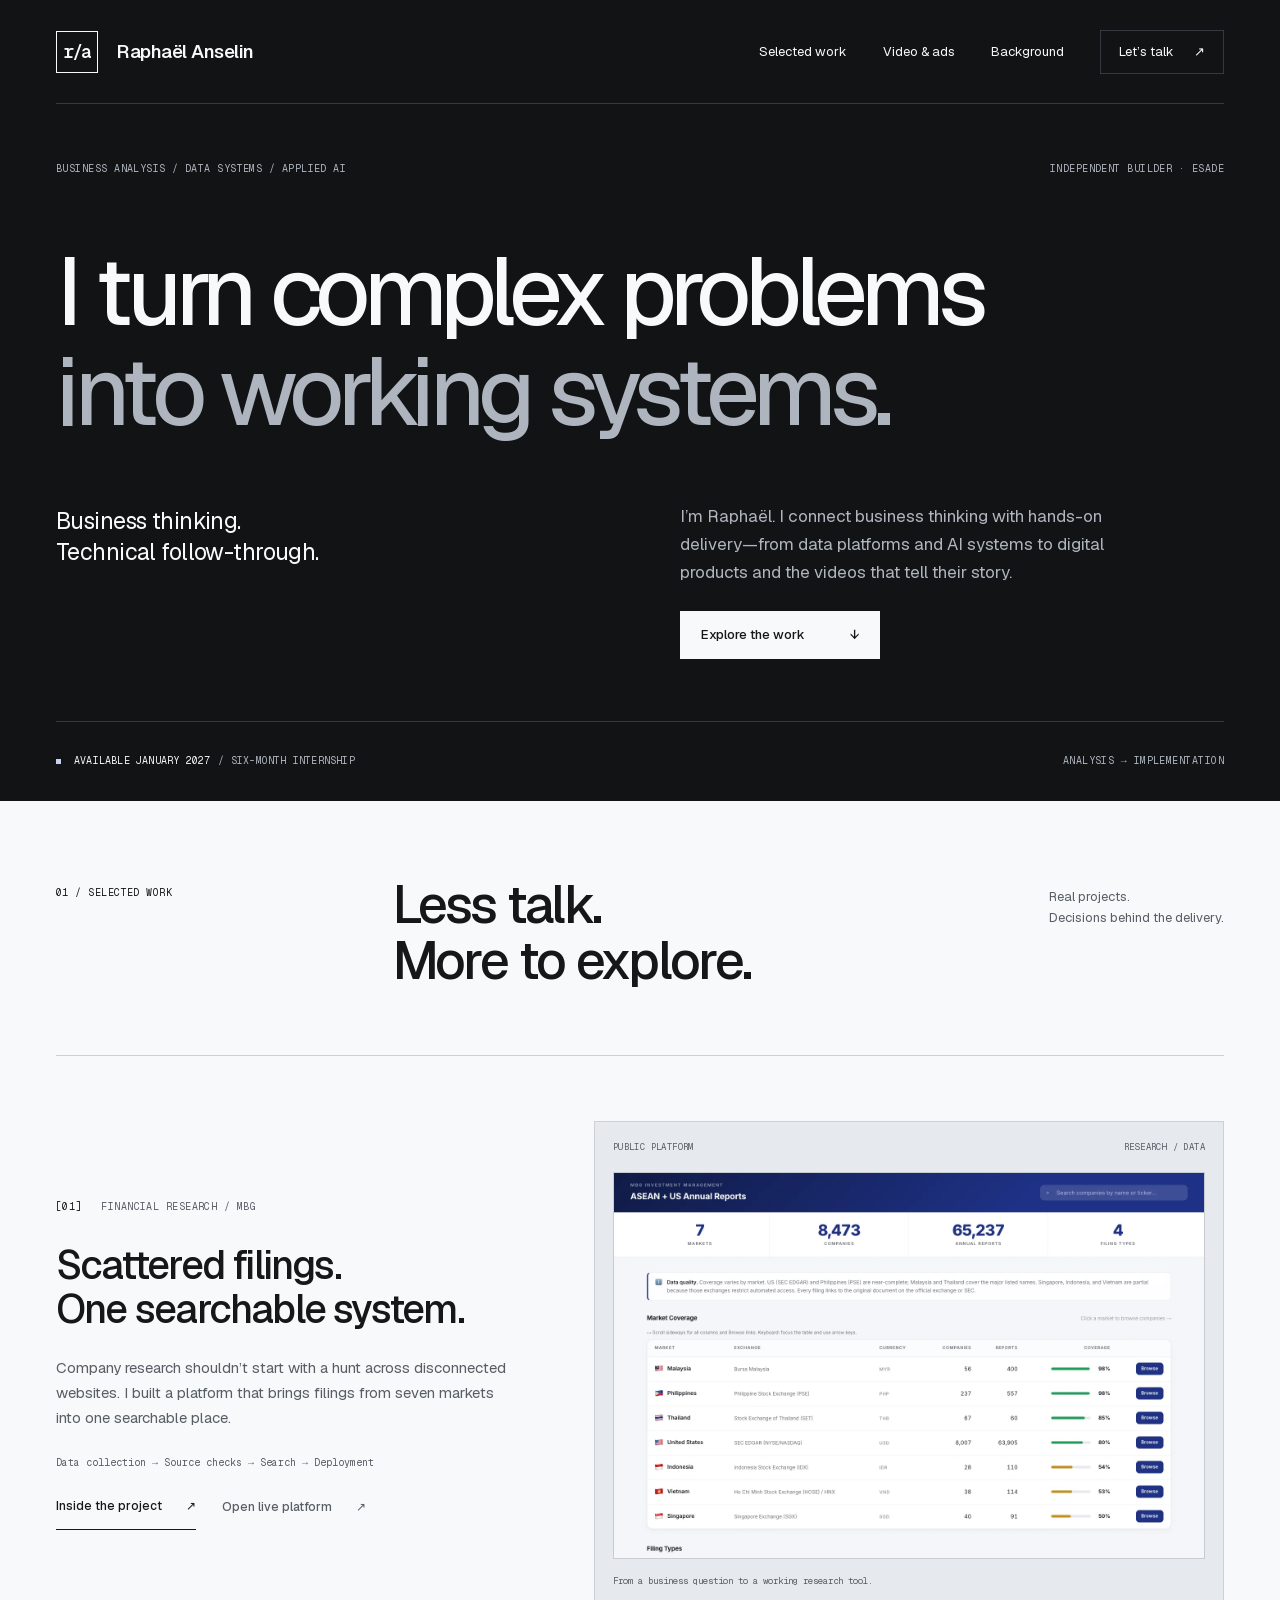
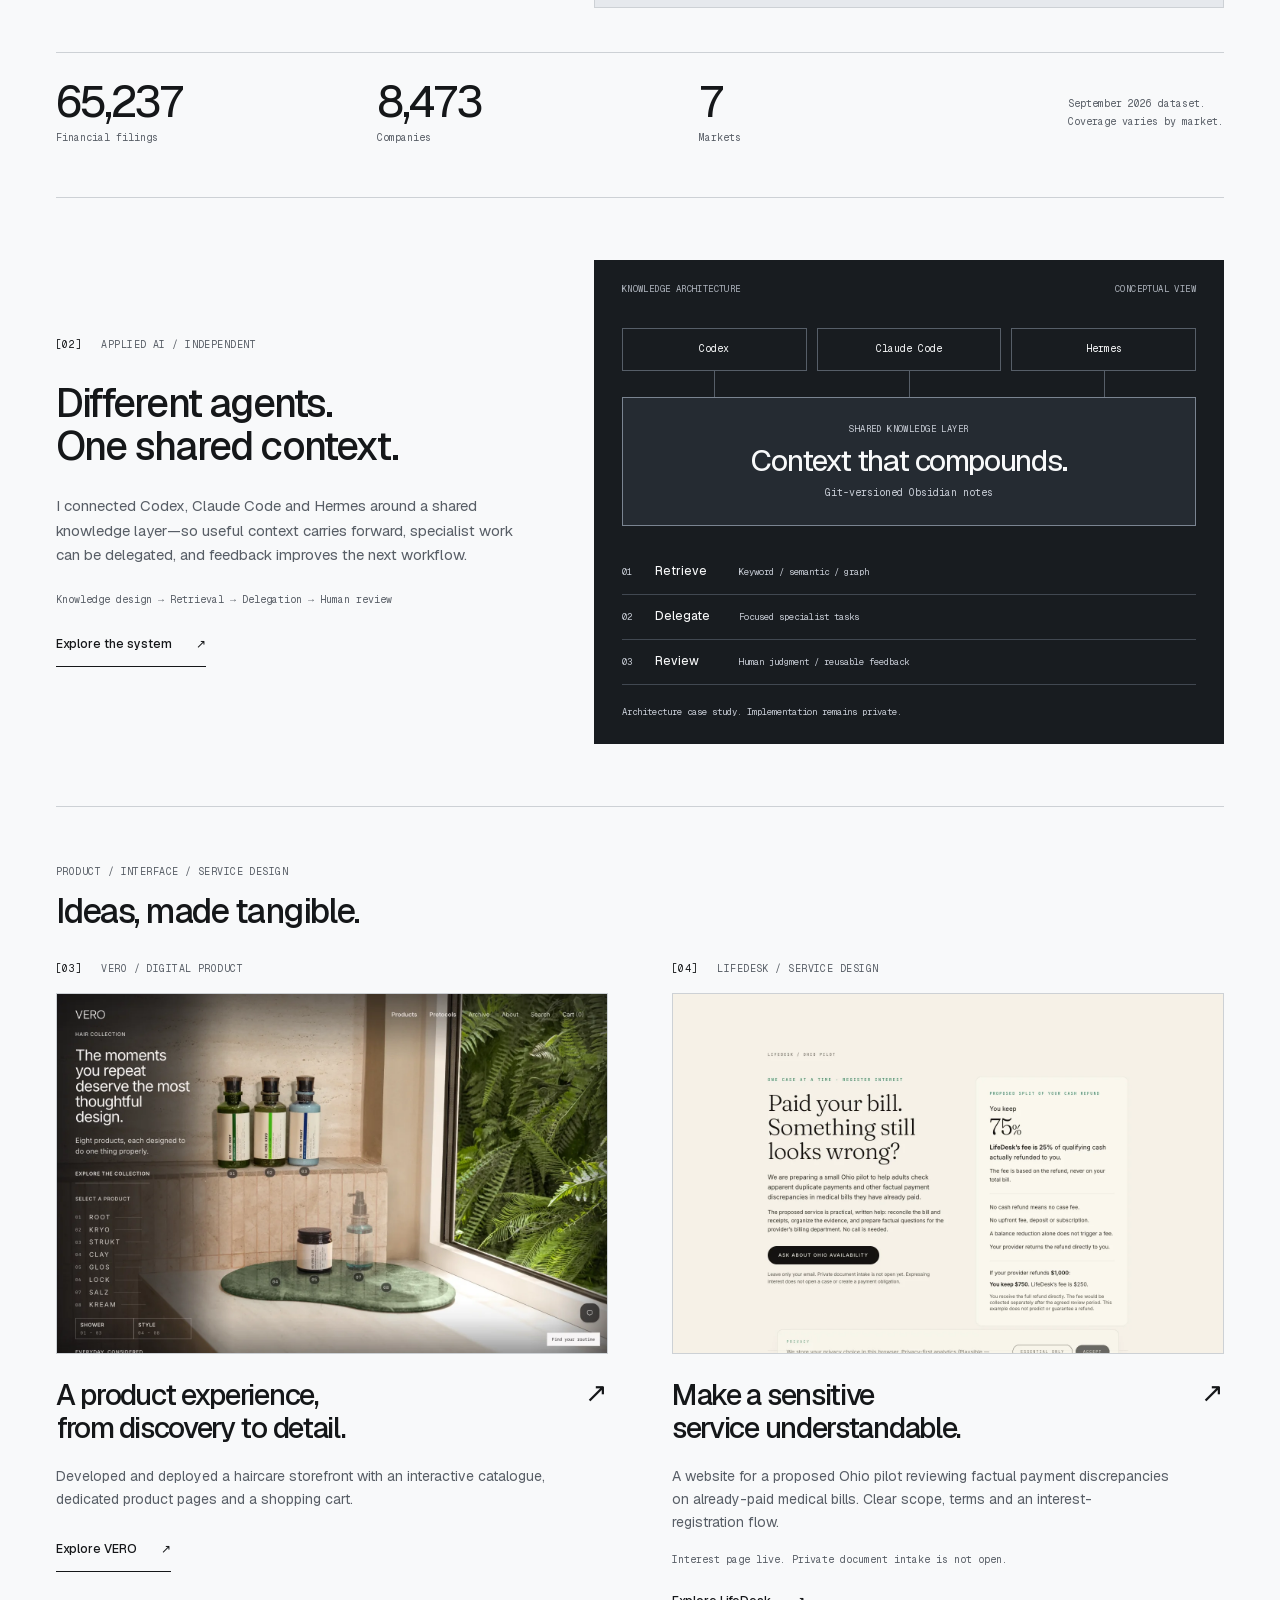
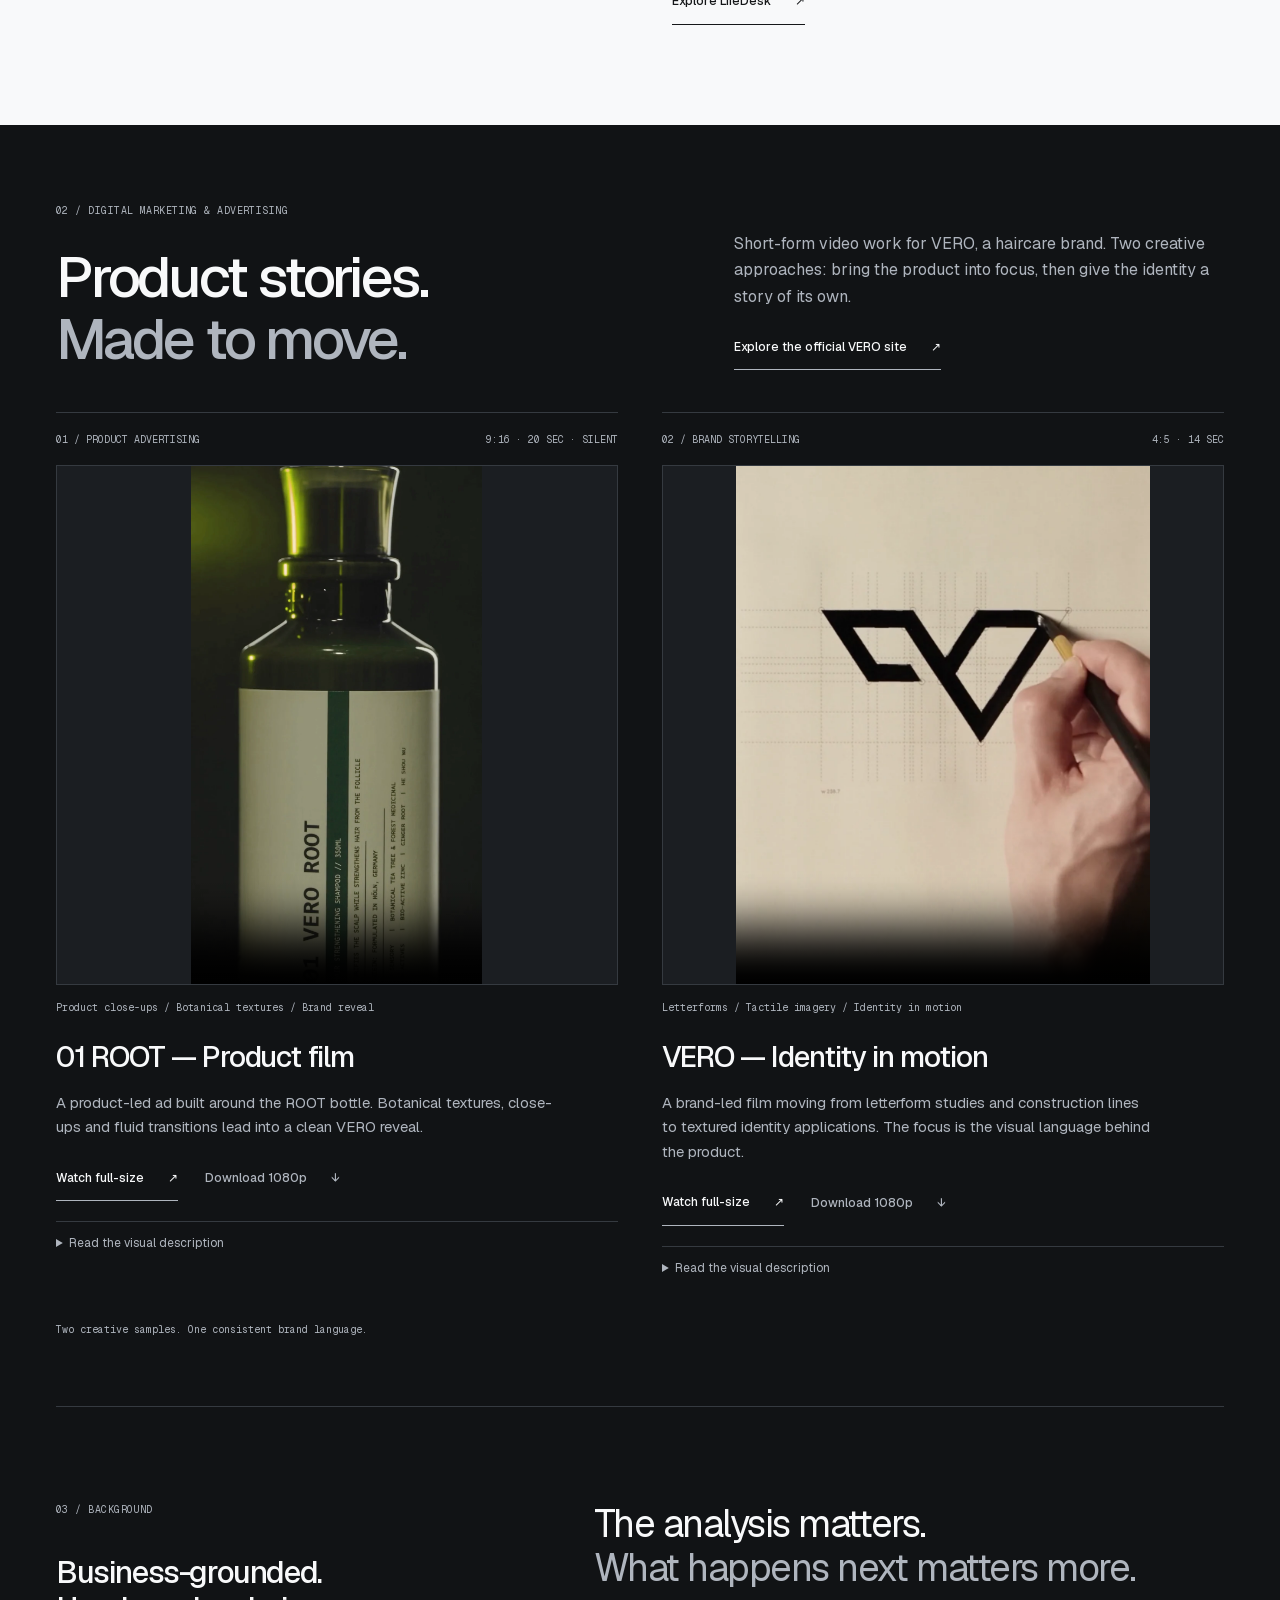
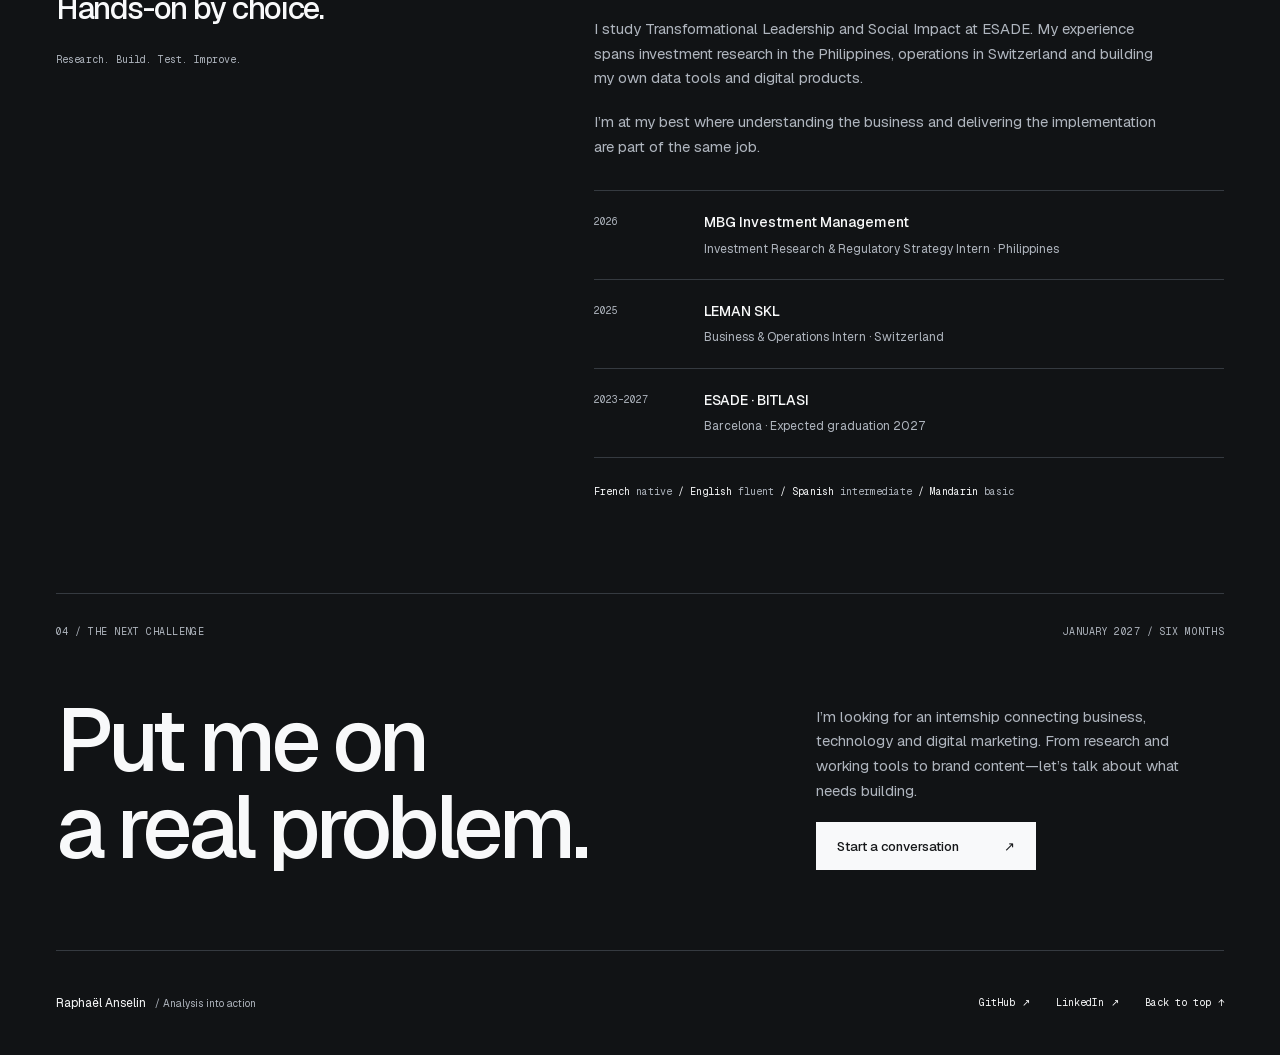
==== commit 90236e28: "fix(portfolio): add broadly compatible mobile video streams" ====
--- a/index.html
+++ b/index.html
@@ -73,23 +73,23 @@
         <article class="film" aria-labelledby="film-product-title">
           <div class="film-meta"><span>01 / Product advertising</span><span>9:16 · 20 sec · Silent</span></div>
           <figure class="film-figure">
-            <div class="film-stage"><video controls playsinline preload="none" width="1080" height="1920" poster="/assets/video/vero-1-1.webp" aria-labelledby="film-product-title" aria-describedby="film-product-caption"><source src="/assets/video/vero-1-1.mp4" type="video/mp4"><track kind="descriptions" src="/assets/video/vero-1-1.vtt" srclang="en" label="English visual description">Your browser cannot play this video. <a href="/assets/video/vero-1-1.mp4">Open the ROOT product film</a>.</video></div>
+            <div class="film-stage"><video controls playsinline preload="none" width="720" height="1280" poster="/assets/video/vero-1-1.webp" aria-labelledby="film-product-title" aria-describedby="film-product-caption"><source src="/assets/video/vero-1-1-compatible.mp4" type="video/mp4"><track kind="descriptions" src="/assets/video/vero-1-1.vtt" srclang="en" label="English visual description">Your browser cannot play this video. <a href="/assets/video/vero-1-1-compatible.mp4">Open the ROOT product film</a>.</video></div>
             <figcaption id="film-product-caption">Product close-ups / Botanical textures / Brand reveal</figcaption>
           </figure>
           <h3 id="film-product-title">01 ROOT — Product film</h3>
           <p>A product-led ad built around the ROOT bottle. Botanical textures, close-ups and fluid transitions lead into a clean VERO reveal.</p>
-          <div class="film-links"><a class="text-link" href="/assets/video/vero-1-1.mp4">Watch full-size <span aria-hidden="true">↗</span></a><a class="quiet-link" href="/assets/video/vero-1-1.mp4" download="VERO-ROOT-Product-Film.mp4">Download MP4 <span aria-hidden="true">↓</span></a></div>
+          <div class="film-links"><a class="text-link" href="/assets/video/vero-1-1-compatible.mp4">Watch full-size <span aria-hidden="true">↗</span></a><a class="quiet-link" href="/assets/video/vero-1-1.mp4" download="VERO-ROOT-Product-Film.mp4">Download 1080p <span aria-hidden="true">↓</span></a></div>
           <details class="film-description"><summary>Read the visual description</summary><p>A green ROOT bottle appears behind a translucent circular shape. Leaf and seed-like textures alternate with product close-ups, circular crops and motion-blurred transitions. A final overhead composition gives way to the VERO wordmark. This film has no audio track.</p></details>
         </article>
         <article class="film" aria-labelledby="film-identity-title">
           <div class="film-meta"><span>02 / Brand storytelling</span><span>4:5 · 14 sec</span></div>
           <figure class="film-figure">
-            <div class="film-stage"><video controls playsinline preload="none" width="1080" height="1350" poster="/assets/video/vero-1-2.webp" aria-labelledby="film-identity-title" aria-describedby="film-identity-caption"><source src="/assets/video/vero-1-2.mp4" type="video/mp4"><track kind="descriptions" src="/assets/video/vero-1-2.vtt" srclang="en" label="English visual description">Your browser cannot play this video. <a href="/assets/video/vero-1-2.mp4">Open the VERO identity film</a>.</video></div>
+            <div class="film-stage"><video controls playsinline preload="none" width="720" height="900" poster="/assets/video/vero-1-2.webp" aria-labelledby="film-identity-title" aria-describedby="film-identity-caption"><source src="/assets/video/vero-1-2-compatible.mp4" type="video/mp4"><track kind="descriptions" src="/assets/video/vero-1-2.vtt" srclang="en" label="English visual description">Your browser cannot play this video. <a href="/assets/video/vero-1-2-compatible.mp4">Open the VERO identity film</a>.</video></div>
             <figcaption id="film-identity-caption">Letterforms / Tactile imagery / Identity in motion</figcaption>
           </figure>
           <h3 id="film-identity-title">VERO — Identity in motion</h3>
           <p>A brand-led film moving from letterform studies and construction lines to textured identity applications. The focus is the visual language behind the product.</p>
-          <div class="film-links"><a class="text-link" href="/assets/video/vero-1-2.mp4">Watch full-size <span aria-hidden="true">↗</span></a><a class="quiet-link" href="/assets/video/vero-1-2.mp4" download="VERO-Identity-in-Motion.mp4">Download MP4 <span aria-hidden="true">↓</span></a></div>
+          <div class="film-links"><a class="text-link" href="/assets/video/vero-1-2-compatible.mp4">Watch full-size <span aria-hidden="true">↗</span></a><a class="quiet-link" href="/assets/video/vero-1-2.mp4" download="VERO-Identity-in-Motion.mp4">Download 1080p <span aria-hidden="true">↓</span></a></div>
           <details class="film-description"><summary>Read the visual description</summary><p>Large VERO letterforms appear on drafting paper, followed by a grid of individual letters and hands over a design sheet. The wordmark is shown on textured paper. A geometric monogram develops through construction drawings, then appears on fabric before the film closes on the VERO wordmark.</p></details>
         </article>
       </div>
